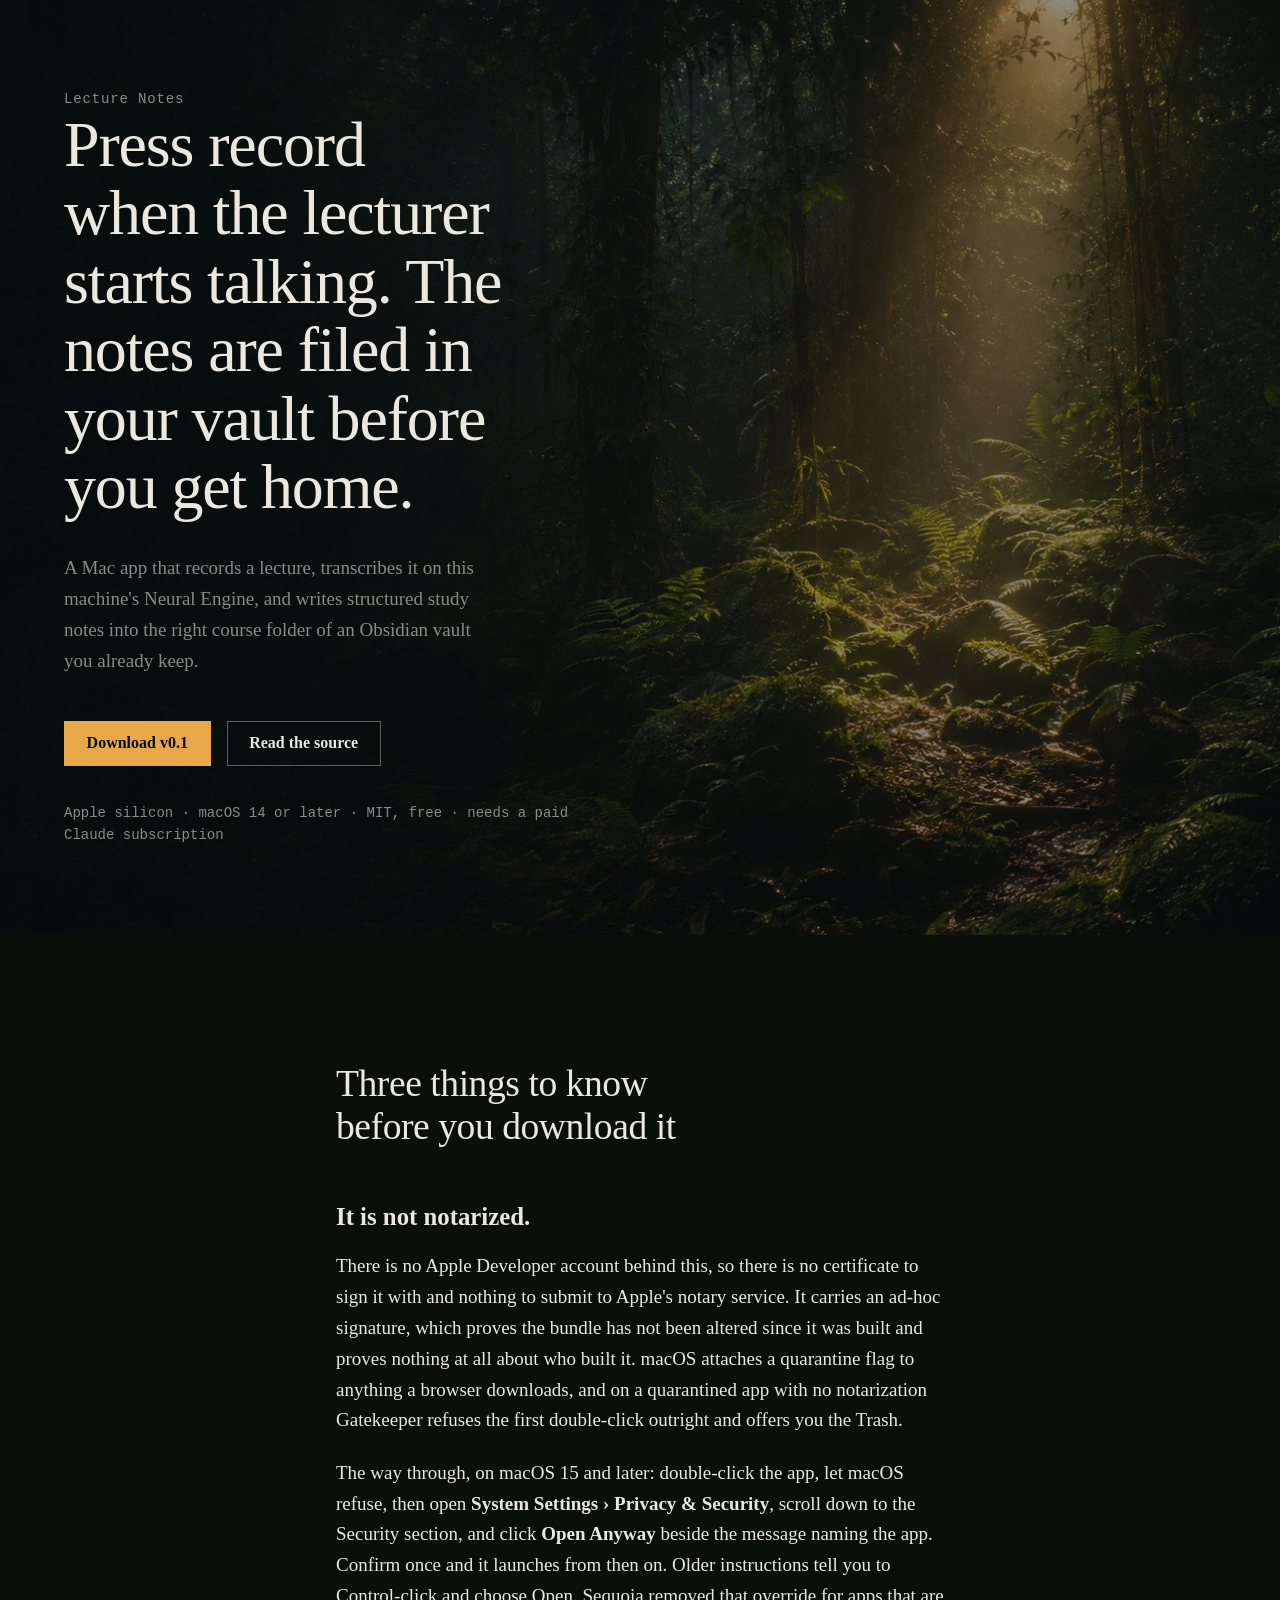
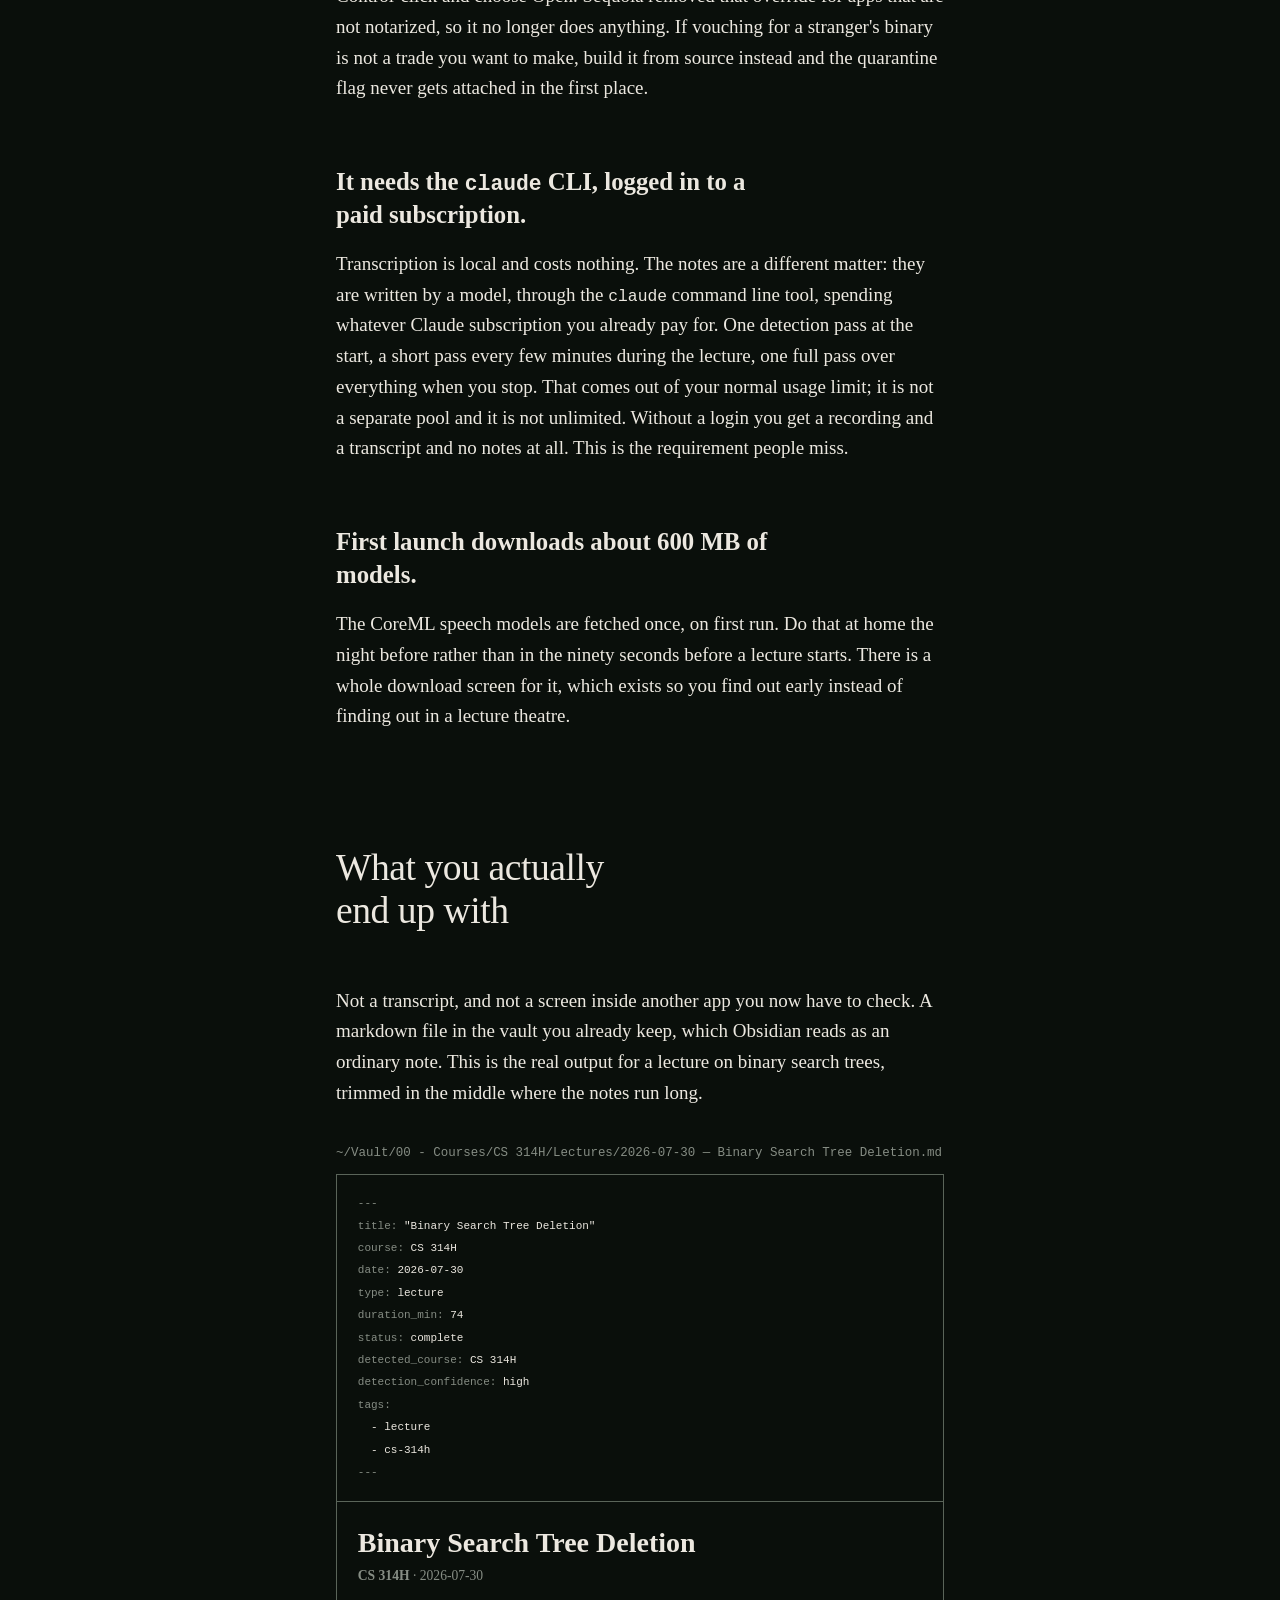
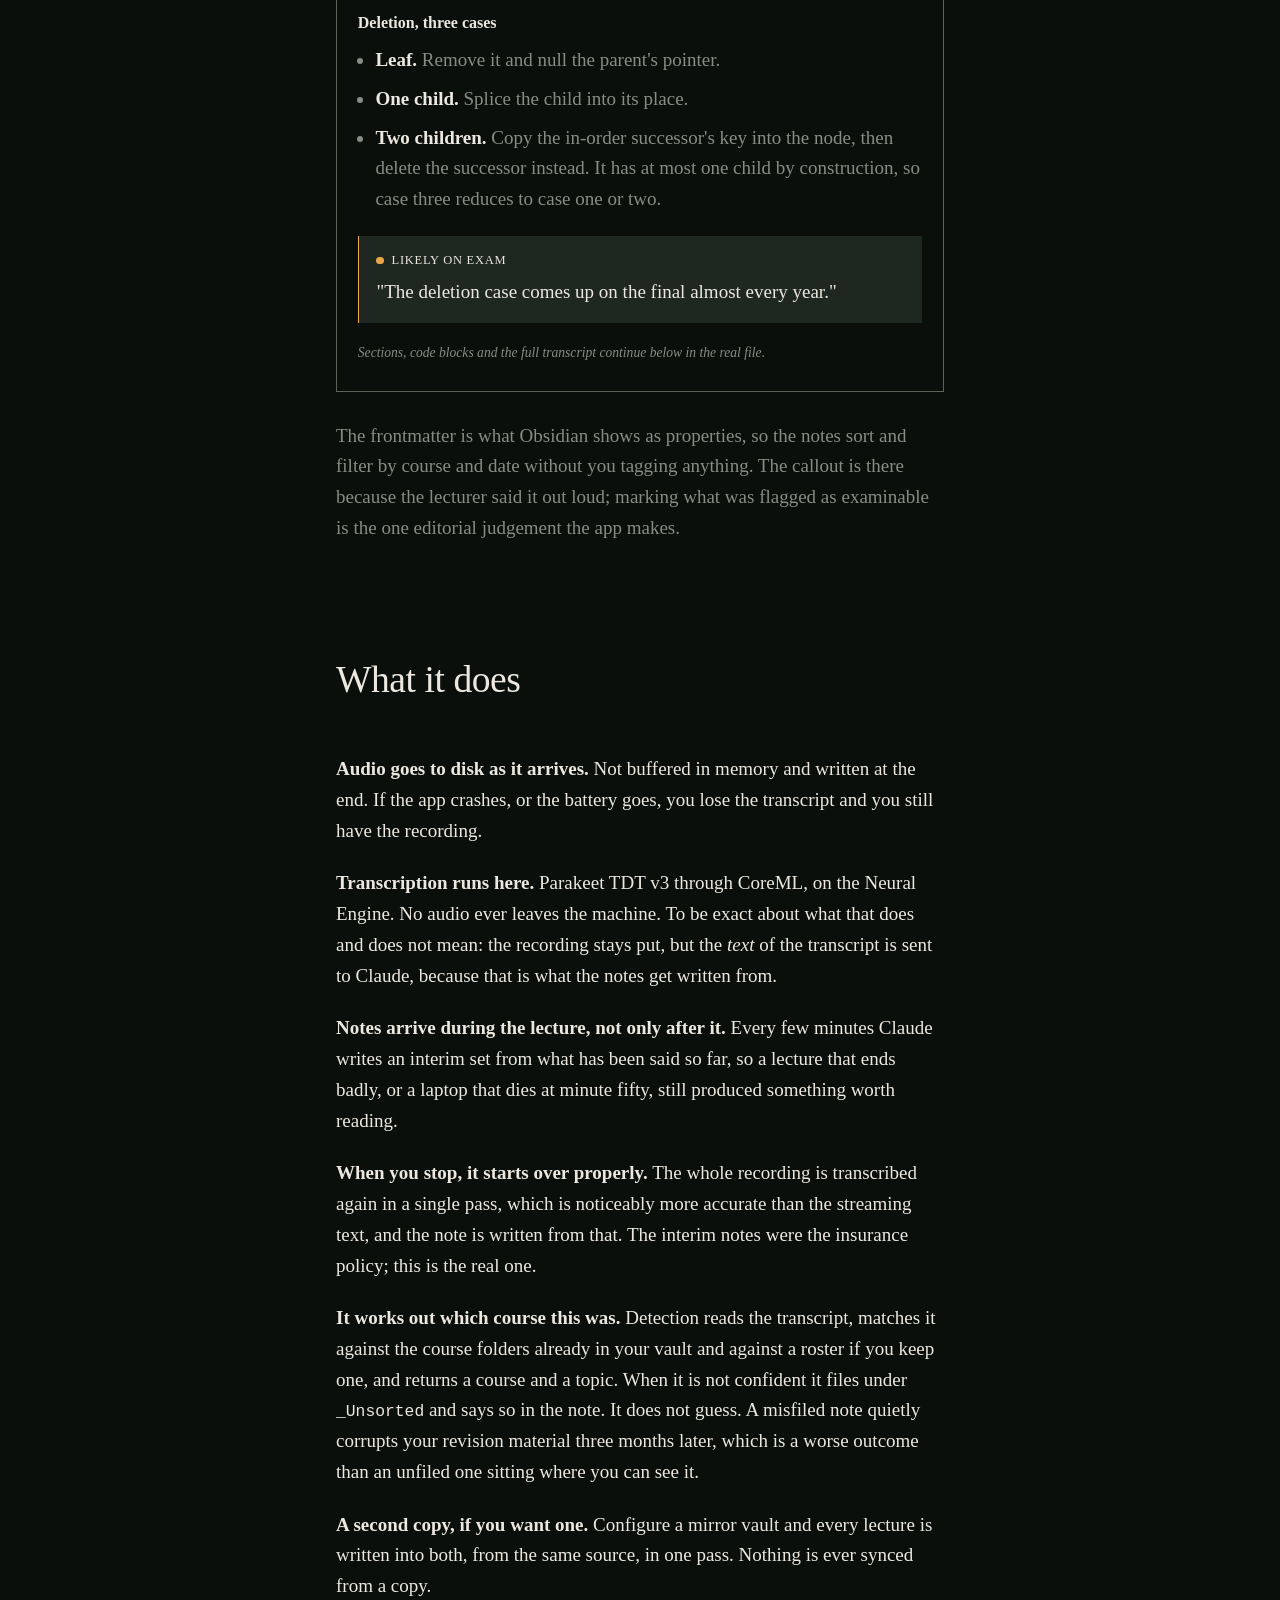
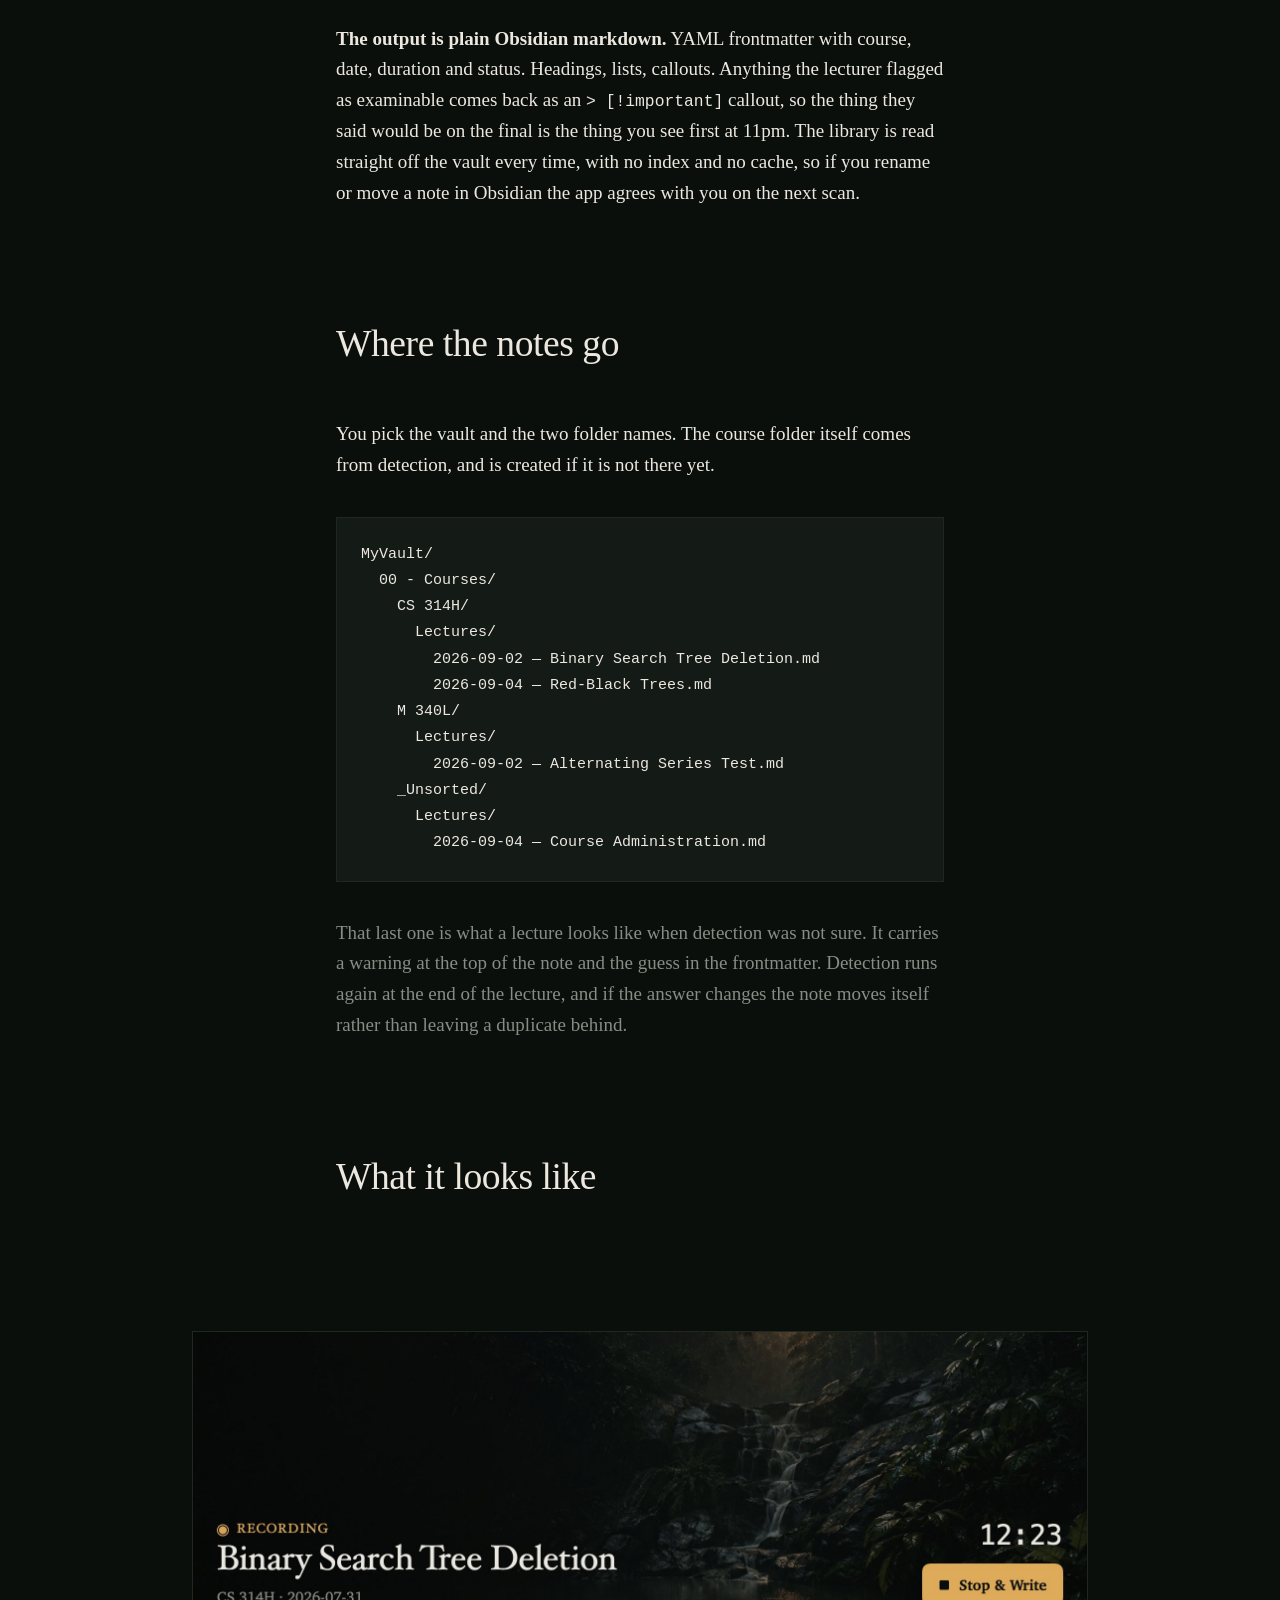
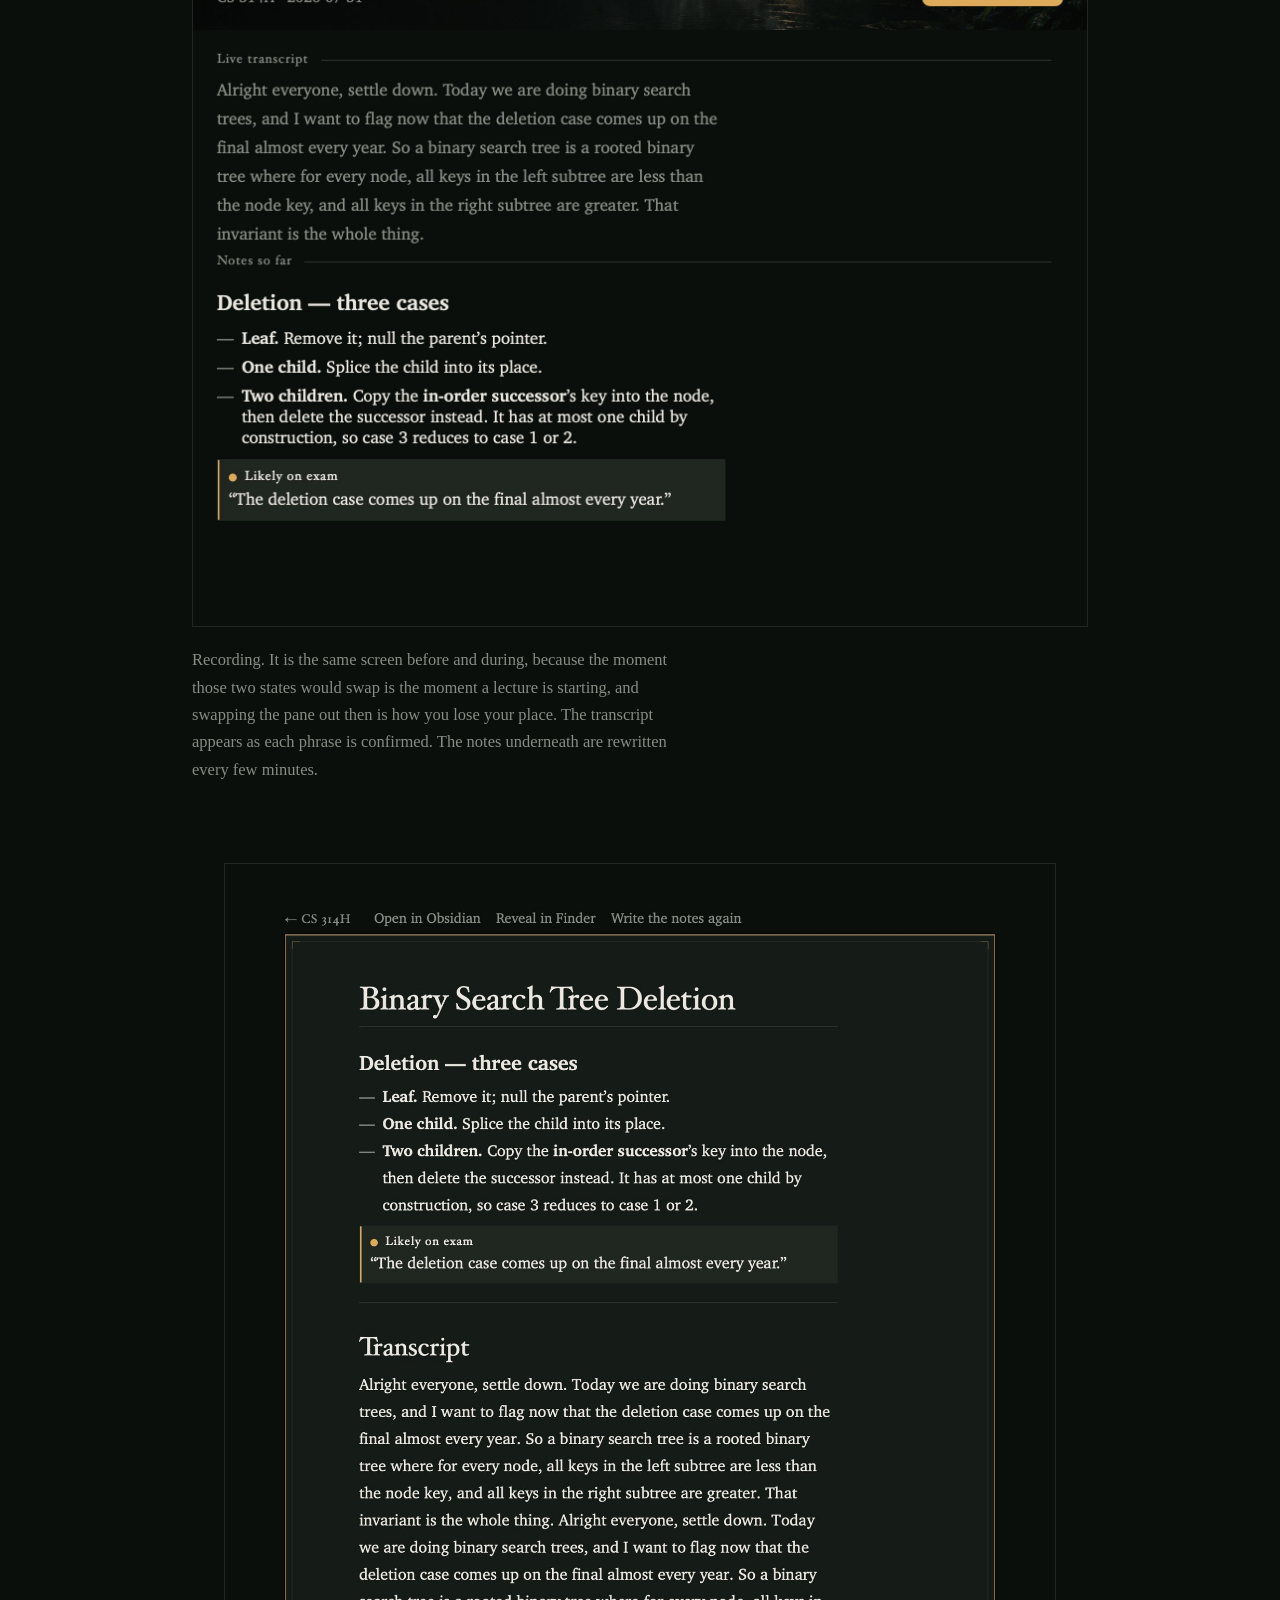
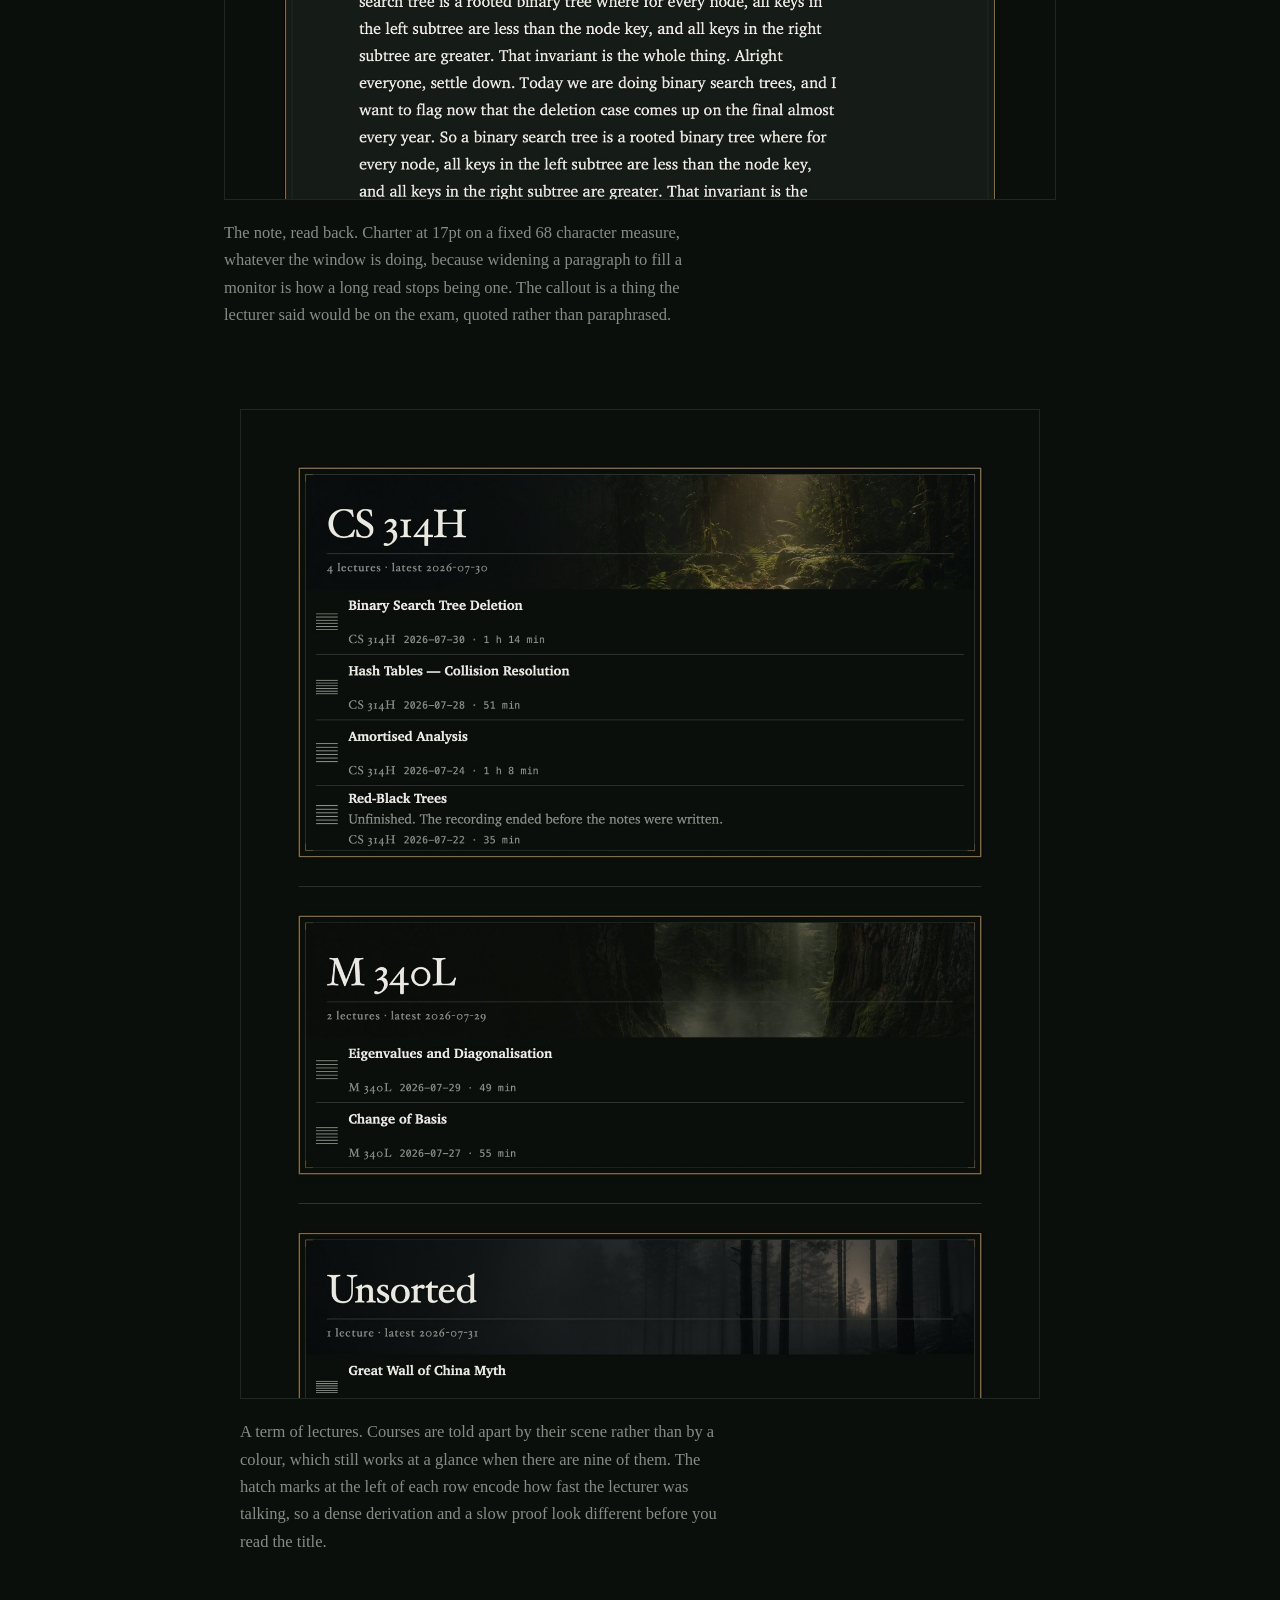
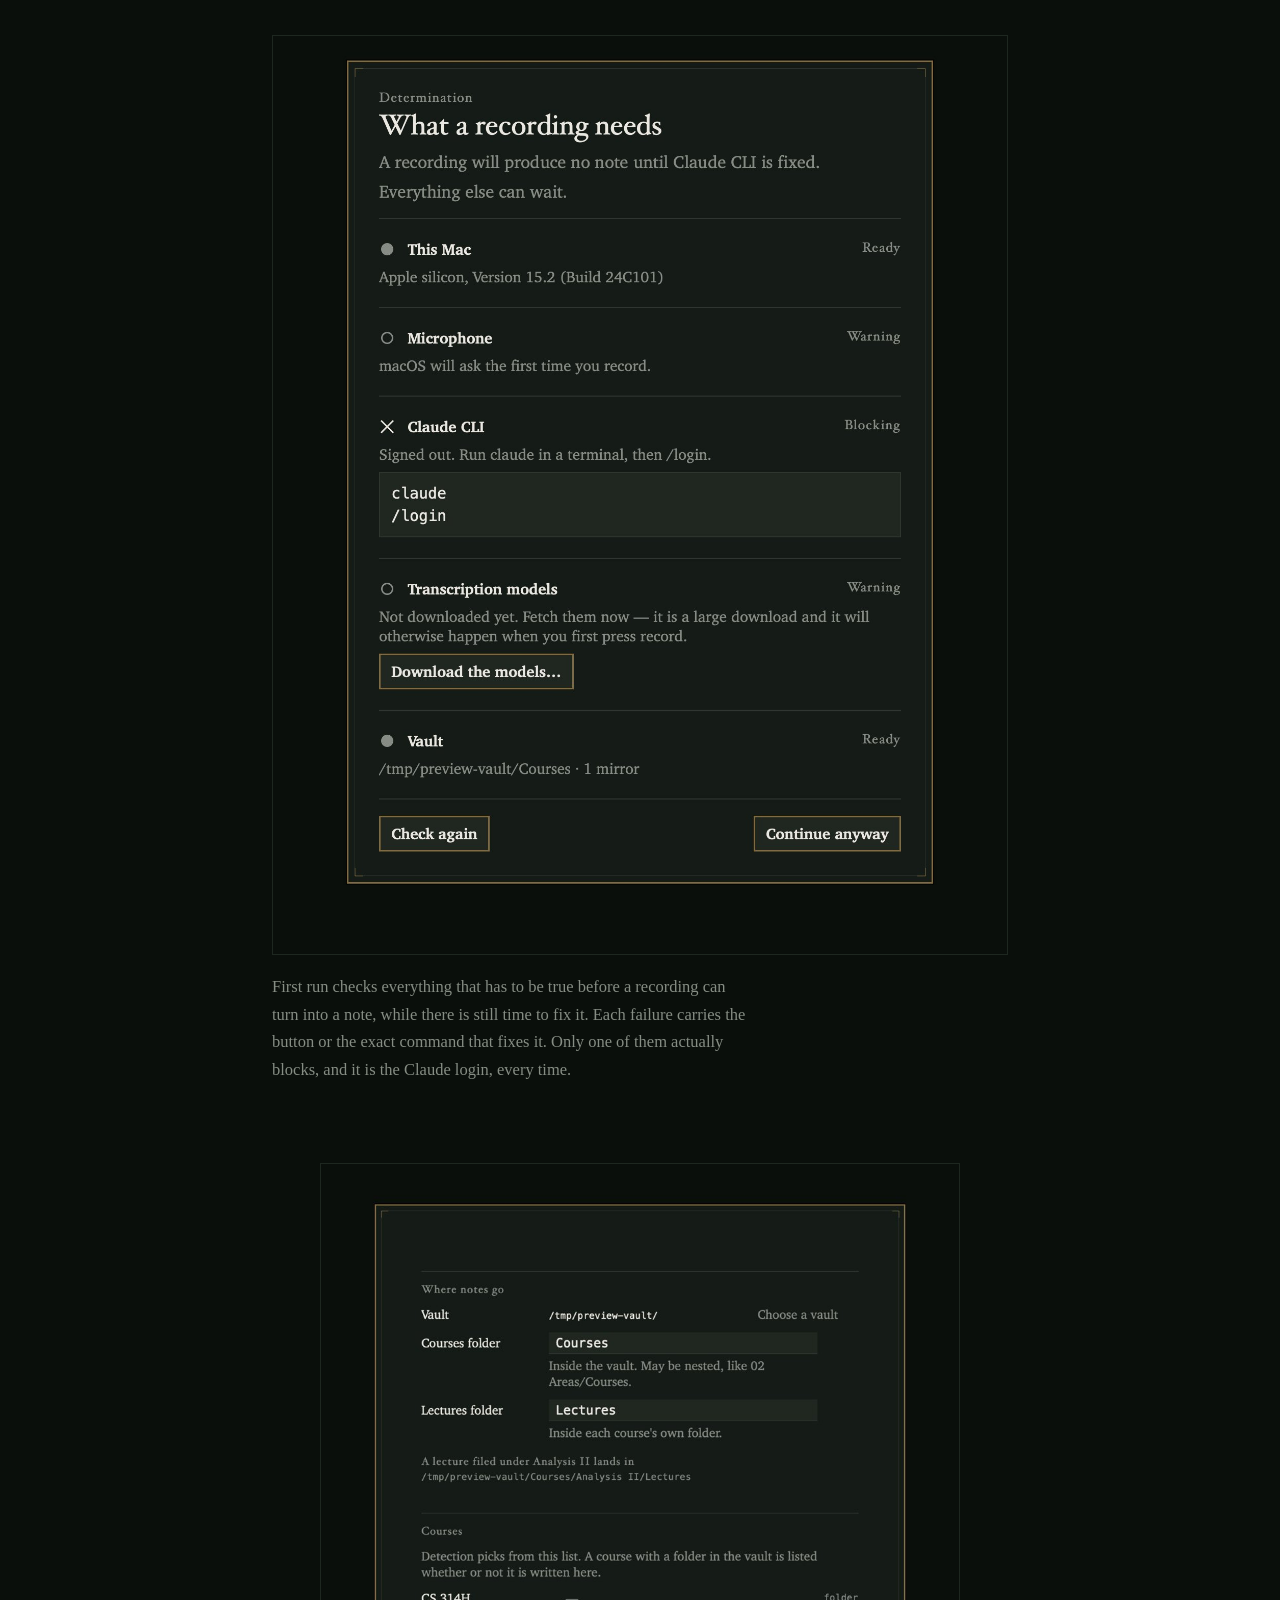
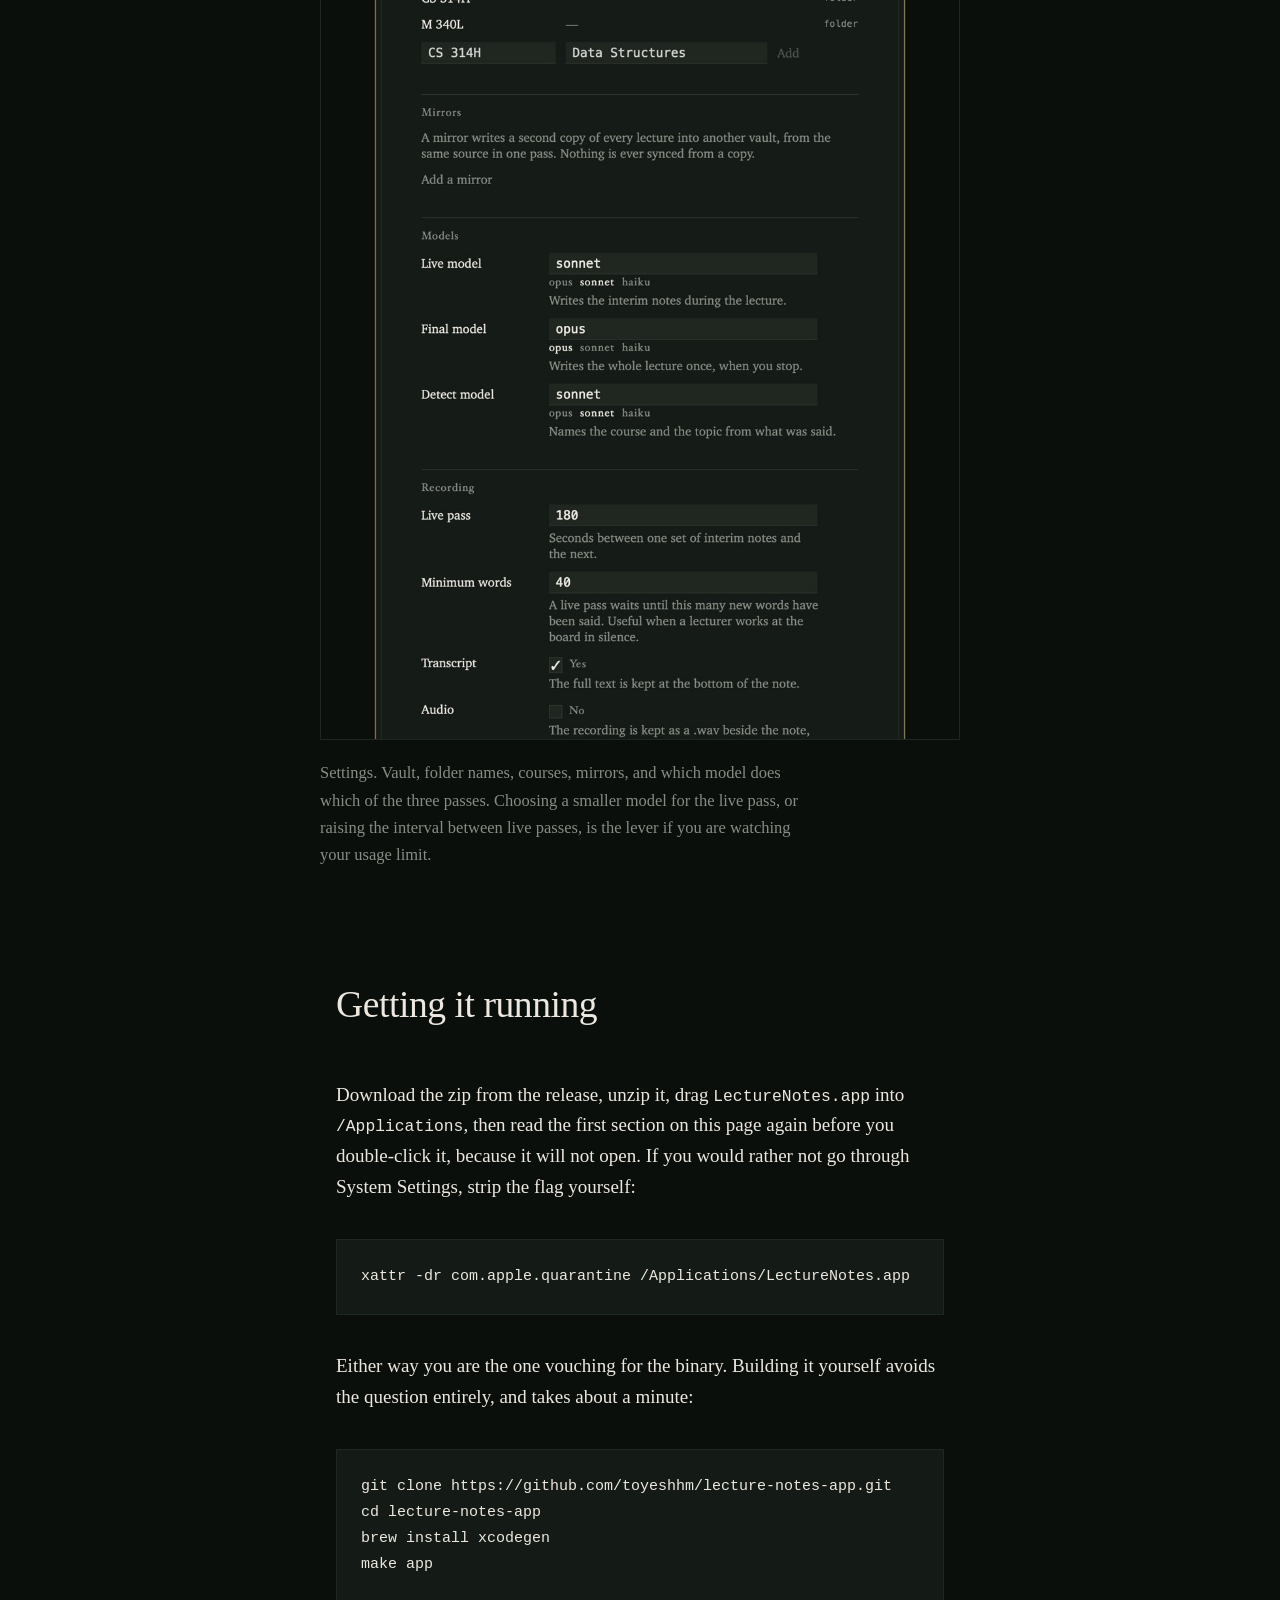
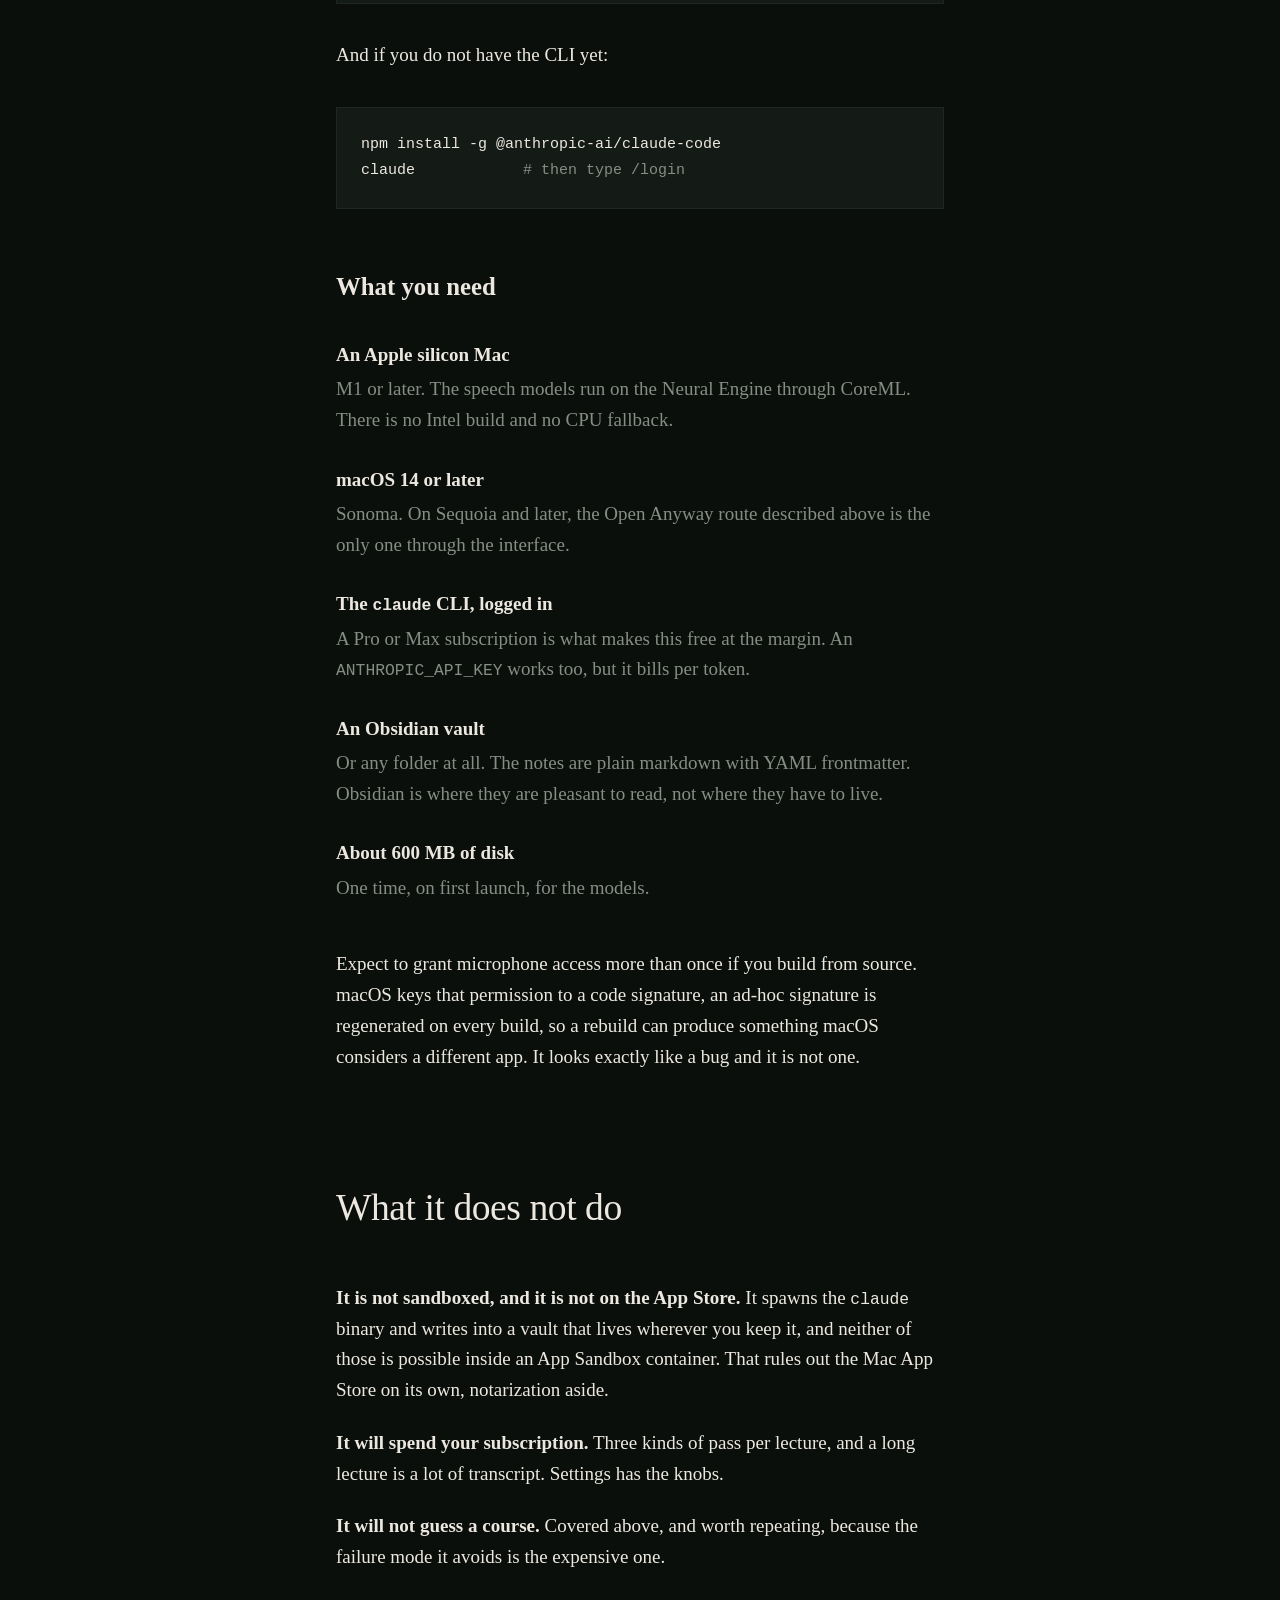
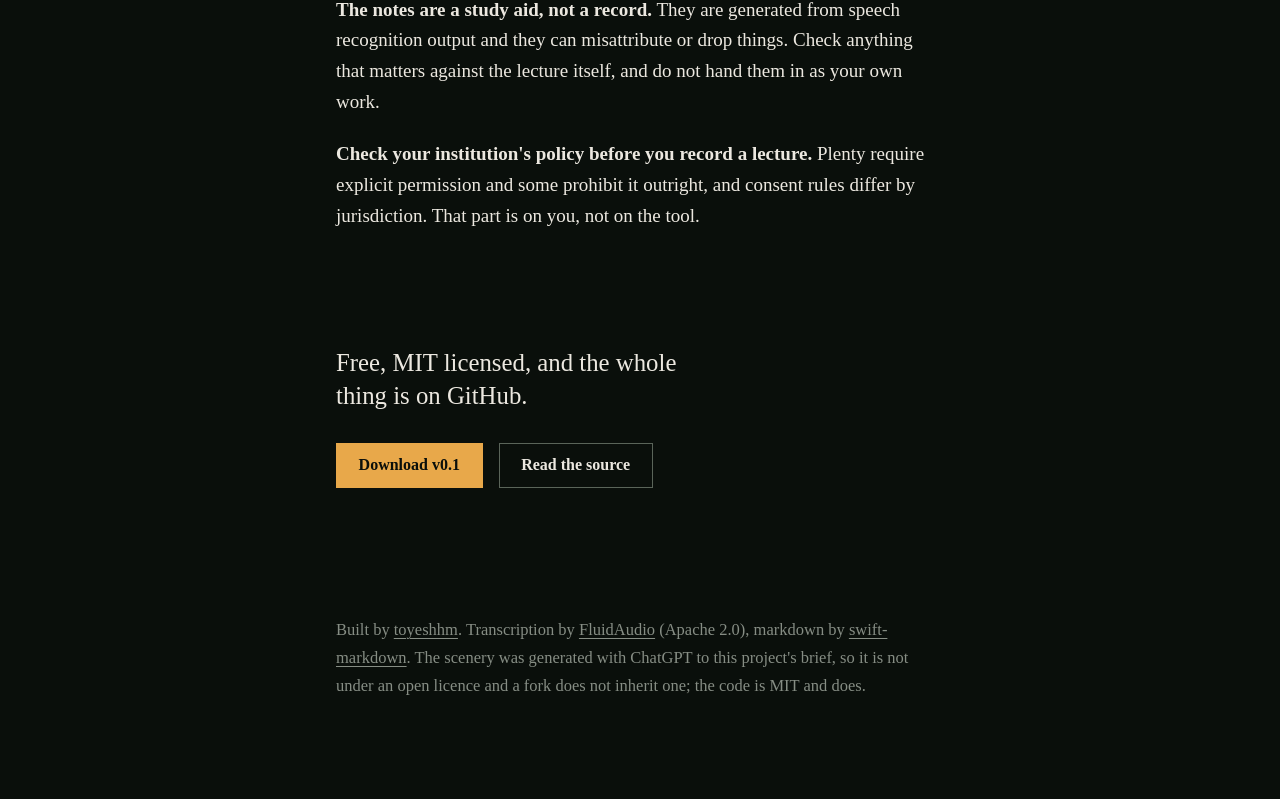
==== site/index.html @ 3da81475 "Add the landing page, and put the file it produces on it Built as three independent directions and j" ====
<!DOCTYPE html>
<html lang="en">
<head>
<meta charset="utf-8">
<meta name="viewport" content="width=device-width, initial-scale=1">
<title>Lecture Notes: records a lecture, transcribes it on your Mac, files the notes in Obsidian</title>
<meta name="description" content="A free, open source macOS app. It records a lecture, transcribes it locally on the Neural Engine, and files structured study notes into your Obsidian vault under the right course.">
<meta name="color-scheme" content="dark">
<meta name="theme-color" content="#0A0F0B">
<link rel="stylesheet" href="style.css">
</head>
<body>

<a class="skip" href="#main">Skip to the description</a>

<header class="hero">
  <img class="hero__scene"
       src="assets/scene-clearing.jpg"
       width="1672" height="941"
       alt="A rainforest interior at dusk. One shaft of warm light falls through the canopy onto ferns and wet rock; the left of the frame stays in near darkness. The app uses scenes like this one to tell courses apart.">
  <div class="hero__scrim" aria-hidden="true"></div>

  <div class="hero__body">
    <p class="hero__name">Lecture&nbsp;Notes</p>
    <h1 class="hero__line">Press record when the lecturer starts talking. The notes are filed in your vault before you get home.</h1>
    <p class="hero__sub">A Mac app that records a lecture, transcribes it on this machine's Neural Engine, and writes structured study notes into the right course folder of an Obsidian vault you already keep.</p>
    <p class="hero__actions">
      <a class="btn btn--go" href="https://github.com/toyeshhm/lecture-notes-app/releases/tag/v0.1">Download v0.1</a>
      <a class="btn btn--quiet" href="https://github.com/toyeshhm/lecture-notes-app">Read the source</a>
    </p>
    <p class="hero__meta">Apple silicon <span aria-hidden="true">·</span> macOS 14 or later <span aria-hidden="true">·</span> MIT, free <span aria-hidden="true">·</span> needs a paid Claude subscription</p>
  </div>
</header>

<main id="main" class="page">

  <section class="reveal" aria-labelledby="first">
    <h2 id="first">Three things to know before you download it</h2>

    <h3>It is not notarized.</h3>
    <p>There is no Apple Developer account behind this, so there is no certificate to sign it with and nothing to submit to Apple's notary service. It carries an ad-hoc signature, which proves the bundle has not been altered since it was built and proves nothing at all about who built it. macOS attaches a quarantine flag to anything a browser downloads, and on a quarantined app with no notarization Gatekeeper refuses the first double-click outright and offers you the Trash.</p>
    <p>The way through, on macOS 15 and later: double-click the app, let macOS refuse, then open <b>System Settings &rsaquo; Privacy &amp; Security</b>, scroll down to the Security section, and click <b>Open Anyway</b> beside the message naming the app. Confirm once and it launches from then on. Older instructions tell you to Control-click and choose Open. Sequoia removed that override for apps that are not notarized, so it no longer does anything. If vouching for a stranger's binary is not a trade you want to make, build it from source instead and the quarantine flag never gets attached in the first place.</p>

    <h3>It needs the <code>claude</code> CLI, logged in to a paid subscription.</h3>
    <p>Transcription is local and costs nothing. The notes are a different matter: they are written by a model, through the <code>claude</code> command line tool, spending whatever Claude subscription you already pay for. One detection pass at the start, a short pass every few minutes during the lecture, one full pass over everything when you stop. That comes out of your normal usage limit; it is not a separate pool and it is not unlimited. Without a login you get a recording and a transcript and no notes at all. This is the requirement people miss.</p>

    <h3>First launch downloads about 600 MB of models.</h3>
    <p>The CoreML speech models are fetched once, on first run. Do that at home the night before rather than in the ninety seconds before a lecture starts. There is a whole download screen for it, which exists so you find out early instead of finding out in a lecture theatre.</p>
  </section>


  <section class="reveal" aria-labelledby="file">
    <h2 id="file">What you actually end up with</h2>
    <p>Not a transcript, and not a screen inside another app you now have to check. A markdown file in the vault you already keep, which Obsidian reads as an ordinary note. This is the real output for a lecture on binary search trees, trimmed in the middle where the notes run long.</p>

    <figure class="file">
      <figcaption class="file__path">~/Vault/00 - Courses/CS 314H/Lectures/2026-07-30 — Binary Search Tree Deletion.md</figcaption>
      <div class="file__sheet">
<pre class="file__src"><code><span class="c">---</span>
<span class="k">title:</span> "Binary Search Tree Deletion"
<span class="k">course:</span> CS 314H
<span class="k">date:</span> 2026-07-30
<span class="k">type:</span> lecture
<span class="k">duration_min:</span> 74
<span class="k">status:</span> complete
<span class="k">detected_course:</span> CS 314H
<span class="k">detection_confidence:</span> high
<span class="k">tags:</span>
  - lecture
  - cs-314h
<span class="c">---</span></code></pre>

        <div class="file__body">
          <h3 class="file__h1">Binary Search Tree Deletion</h3>
          <p class="file__meta"><b>CS 314H</b> · 2026-07-30</p>

          <h4>Deletion, three cases</h4>
          <ul>
            <li><b>Leaf.</b> Remove it and null the parent's pointer.</li>
            <li><b>One child.</b> Splice the child into its place.</li>
            <li><b>Two children.</b> Copy the in-order successor's key into the node, then delete the successor instead. It has at most one child by construction, so case three reduces to case one or two.</li>
          </ul>

          <div class="file__callout">
            <p class="file__callout-h"><span class="file__dot" aria-hidden="true"></span>Likely on exam</p>
            <p>"The deletion case comes up on the final almost every year."</p>
          </div>

          <p class="file__cut">Sections, code blocks and the full transcript continue below in the real file.</p>
        </div>
      </div>
    </figure>

    <p class="note">The frontmatter is what Obsidian shows as properties, so the notes sort and filter by course and date without you tagging anything. The callout is there because the lecturer said it out loud; marking what was flagged as examinable is the one editorial judgement the app makes.</p>
  </section>

  <section class="reveal" aria-labelledby="does">
    <h2 id="does">What it does</h2>

    <p><b>Audio goes to disk as it arrives.</b> Not buffered in memory and written at the end. If the app crashes, or the battery goes, you lose the transcript and you still have the recording.</p>

    <p><b>Transcription runs here.</b> Parakeet TDT v3 through CoreML, on the Neural Engine. No audio ever leaves the machine. To be exact about what that does and does not mean: the recording stays put, but the <i>text</i> of the transcript is sent to Claude, because that is what the notes get written from.</p>

    <p><b>Notes arrive during the lecture, not only after it.</b> Every few minutes Claude writes an interim set from what has been said so far, so a lecture that ends badly, or a laptop that dies at minute fifty, still produced something worth reading.</p>

    <p><b>When you stop, it starts over properly.</b> The whole recording is transcribed again in a single pass, which is noticeably more accurate than the streaming text, and the note is written from that. The interim notes were the insurance policy; this is the real one.</p>

    <p><b>It works out which course this was.</b> Detection reads the transcript, matches it against the course folders already in your vault and against a roster if you keep one, and returns a course and a topic. When it is not confident it files under <code>_Unsorted</code> and says so in the note. It does not guess. A misfiled note quietly corrupts your revision material three months later, which is a worse outcome than an unfiled one sitting where you can see it.</p>

    <p><b>A second copy, if you want one.</b> Configure a mirror vault and every lecture is written into both, from the same source, in one pass. Nothing is ever synced from a copy.</p>

    <p><b>The output is plain Obsidian markdown.</b> YAML frontmatter with course, date, duration and status. Headings, lists, callouts. Anything the lecturer flagged as examinable comes back as an <code>&gt; [!important]</code> callout, so the thing they said would be on the final is the thing you see first at 11pm. The library is read straight off the vault every time, with no index and no cache, so if you rename or move a note in Obsidian the app agrees with you on the next scan.</p>
  </section>

  <section class="reveal" aria-labelledby="where">
    <h2 id="where">Where the notes go</h2>
    <p>You pick the vault and the two folder names. The course folder itself comes from detection, and is created if it is not there yet.</p>
    <div class="code" role="group" aria-label="Example vault layout" tabindex="0">
<pre><code>MyVault/
  00 - Courses/
    CS 314H/
      Lectures/
        2026-09-02 — Binary Search Tree Deletion.md
        2026-09-04 — Red-Black Trees.md
    M 340L/
      Lectures/
        2026-09-02 — Alternating Series Test.md
    _Unsorted/
      Lectures/
        2026-09-04 — Course Administration.md</code></pre>
    </div>
    <p class="note">That last one is what a lecture looks like when detection was not sure. It carries a warning at the top of the note and the guess in the frontmatter. Detection runs again at the end of the lecture, and if the answer changes the note moves itself rather than leaving a duplicate behind.</p>
  </section>

  <section class="shots" aria-labelledby="looks">
    <h2 id="looks" class="shots__head">What it looks like</h2>

    <figure class="shot shot--sq reveal">
      <img src="assets/app-record.jpg" width="1800" height="1800" loading="lazy" decoding="async"
           alt="The recording screen. A dark scene photograph across the top with the word RECORDING beside an amber dot, the lecture title Binary Search Tree Deletion, a running clock reading 12:23 and a Stop and Write button. Below it, the live transcript in grey and the interim notes in white, ending in an amber callout marked Likely on exam.">
      <figcaption>Recording. It is the same screen before and during, because the moment those two states would swap is the moment a lecture is starting, and swapping the pane out then is how you lose your place. The transcript appears as each phrase is confirmed. The notes underneath are rewritten every few minutes.</figcaption>
    </figure>

    <figure class="shot shot--reader reveal">
      <img src="assets/app-reader.jpg" width="1598" height="1800" loading="lazy" decoding="async"
           alt="A finished note open in the reader: the title Binary Search Tree Deletion, a section on the three deletion cases as a bulleted list, an amber-marked callout quoting the lecturer saying the deletion case comes up on the final almost every year, and the full transcript below.">
      <figcaption>The note, read back. Charter at 17pt on a fixed 68 character measure, whatever the window is doing, because widening a paragraph to fill a monitor is how a long read stops being one. The callout is a thing the lecturer said would be on the exam, quoted rather than paraphrased.</figcaption>
    </figure>

    <figure class="shot shot--lib reveal">
      <img src="assets/app-library.jpg" width="1453" height="1800" loading="lazy" decoding="async"
           alt="The library. Three bordered panels stacked down the page, headed CS 314H, M 340L and Unsorted, each with its own dark forest photograph and a list of dated lectures beneath. One row reads Red-Black Trees, unfinished, the recording ended before the notes were written.">
      <figcaption>A term of lectures. Courses are told apart by their scene rather than by a colour, which still works at a glance when there are nine of them. The hatch marks at the left of each row encode how fast the lecturer was talking, so a dense derivation and a slow proof look different before you read the title.</figcaption>
    </figure>

    <figure class="shot shot--first reveal">
      <img src="assets/app-firstrun.jpg" width="1440" height="1800" loading="lazy" decoding="async"
           alt="The first run check, headed What a recording needs. Five rows: This Mac ready, Microphone warning, Claude CLI blocking with the commands claude and slash login shown in a box, Transcription models warning with a Download the models button, and Vault ready.">
      <figcaption>First run checks everything that has to be true before a recording can turn into a note, while there is still time to fix it. Each failure carries the button or the exact command that fixes it. Only one of them actually blocks, and it is the Claude login, every time.</figcaption>
    </figure>

    <figure class="shot shot--set reveal">
      <img src="assets/app-settings.jpg" width="977" height="1800" loading="lazy" decoding="async"
           alt="Settings, a tall single column: vault path and courses and lectures folder names with a worked example of the resulting path, a course list, mirrors, three model pickers for the live, final and detection passes, and recording options for the live pass interval and minimum words.">
      <figcaption>Settings. Vault, folder names, courses, mirrors, and which model does which of the three passes. Choosing a smaller model for the live pass, or raising the interval between live passes, is the lever if you are watching your usage limit.</figcaption>
    </figure>
  </section>

  <section class="reveal" aria-labelledby="run">
    <h2 id="run">Getting it running</h2>

    <p>Download the zip from the release, unzip it, drag <code>LectureNotes.app</code> into <code>/Applications</code>, then read the first section on this page again before you double-click it, because it will not open. If you would rather not go through System Settings, strip the flag yourself:</p>

    <div class="code" role="group" aria-label="Command to remove the quarantine flag" tabindex="0">
<pre><code>xattr -dr com.apple.quarantine /Applications/LectureNotes.app</code></pre>
    </div>

    <p>Either way you are the one vouching for the binary. Building it yourself avoids the question entirely, and takes about a minute:</p>

    <div class="code" role="group" aria-label="Commands to build from source" tabindex="0">
<pre><code>git clone https://github.com/toyeshhm/lecture-notes-app.git
cd lecture-notes-app
brew install xcodegen
make app</code></pre>
    </div>

    <p>And if you do not have the CLI yet:</p>

    <div class="code" role="group" aria-label="Commands to install and log in to the Claude CLI" tabindex="0">
<pre><code>npm install -g @anthropic-ai/claude-code
claude            <span class="c"># then type /login</span></code></pre>
    </div>

    <h3>What you need</h3>
    <dl class="reqs">
      <dt>An Apple silicon Mac</dt>
      <dd>M1 or later. The speech models run on the Neural Engine through CoreML. There is no Intel build and no CPU fallback.</dd>

      <dt>macOS 14 or later</dt>
      <dd>Sonoma. On Sequoia and later, the Open Anyway route described above is the only one through the interface.</dd>

      <dt>The <code>claude</code> CLI, logged in</dt>
      <dd>A Pro or Max subscription is what makes this free at the margin. An <code>ANTHROPIC_API_KEY</code> works too, but it bills per token.</dd>

      <dt>An Obsidian vault</dt>
      <dd>Or any folder at all. The notes are plain markdown with YAML frontmatter. Obsidian is where they are pleasant to read, not where they have to live.</dd>

      <dt>About 600 MB of disk</dt>
      <dd>One time, on first launch, for the models.</dd>
    </dl>

    <p>Expect to grant microphone access more than once if you build from source. macOS keys that permission to a code signature, an ad-hoc signature is regenerated on every build, so a rebuild can produce something macOS considers a different app. It looks exactly like a bug and it is not one.</p>
  </section>

  <section class="reveal" aria-labelledby="not">
    <h2 id="not">What it does not do</h2>

    <p><b>It is not sandboxed, and it is not on the App Store.</b> It spawns the <code>claude</code> binary and writes into a vault that lives wherever you keep it, and neither of those is possible inside an App Sandbox container. That rules out the Mac App Store on its own, notarization aside.</p>

    <p><b>It will spend your subscription.</b> Three kinds of pass per lecture, and a long lecture is a lot of transcript. Settings has the knobs.</p>

    <p><b>It will not guess a course.</b> Covered above, and worth repeating, because the failure mode it avoids is the expensive one.</p>

    <p><b>The notes are a study aid, not a record.</b> They are generated from speech recognition output and they can misattribute or drop things. Check anything that matters against the lecture itself, and do not hand them in as your own work.</p>

    <p><b>Check your institution's policy before you record a lecture.</b> Plenty require explicit permission and some prohibit it outright, and consent rules differ by jurisdiction. That part is on you, not on the tool.</p>
  </section>

  <section class="close reveal" aria-labelledby="end">
    <h2 id="end" class="visually-hidden">Download</h2>
    <p class="close__line">Free, MIT licensed, and the whole thing is on GitHub.</p>
    <p class="hero__actions">
      <a class="btn btn--go" href="https://github.com/toyeshhm/lecture-notes-app/releases/tag/v0.1">Download v0.1</a>
      <a class="btn btn--quiet" href="https://github.com/toyeshhm/lecture-notes-app">Read the source</a>
    </p>
  </section>

</main>

<footer class="page foot">
  <p>Built by <a href="https://github.com/toyeshhm">toyeshhm</a>. Transcription by <a href="https://github.com/FluidInference/FluidAudio">FluidAudio</a> (Apache 2.0), markdown by <a href="https://github.com/swiftlang/swift-markdown">swift-markdown</a>. The scenery was generated with ChatGPT to this project's brief, so it is not under an open licence and a fork does not inherit one; the code is MIT and does.</p>
</footer>

</body>
</html>
---- site/style.css ----
/* Lecture Notes — plainspoken
   ---------------------------------------------------------------------------
   TYPEFACES. No webfonts are loaded, and the reason is not page weight. This
   app only runs on macOS, so every visitor who could actually install it
   already has the app's own typefaces on disk: Charter (Matthew Carter, 1987)
   is what the note reader sets its body in, and Hoefler Text is the app's
   declared fallback for Bluu Next, its display face. Setting the page in them
   means it is typeset in the product's own type rather than in an
   approximation of it, at zero bytes and zero external requests. Georgia and
   the generic serif carry everyone else, who is reading about an app they
   cannot run. Figures and paths use the app's mono chain.

   COLOUR. Deep Green, from DESIGN.md §1 and §2. Flat fills only; there is no
   gradient of any kind in this file. One accent, amber, and it only ever marks
   the action. Measured against the #0A0F0B board: #ECE8E0 body is 15.8:1,
   #868D84 secondary is 5.7:1, #E8A84A is 9.3:1, board-on-amber is 9.3:1, and
   the quiet button's border is 3.4:1.
   --------------------------------------------------------------------------- */

:root {
  --board:   #0A0F0B;
  --raised:  #141B16;
  --fill:    #1E2720;
  --edge:    #5A6459;   /* 3.4:1 on board: legal as a control boundary */
  --ink:     #ECE8E0;
  --ink-dim: #868D84;
  --amber:   #E8A84A;

  --serif:   "Charter", "Charis SIL", Georgia, "Times New Roman", serif;
  --display: "Hoefler Text", "Charter", Georgia, serif;
  --mono:    ui-monospace, "SF Mono", Menlo, "Cascadia Mono", monospace;

  /* fluid scale, each step at least 1.25 above the last */
  --t-micro: clamp(0.8125rem, 0.79rem + 0.11vw, 0.875rem);
  --t-small: clamp(0.9375rem, 0.9rem + 0.2vw, 1.0313rem);
  --t-body:  clamp(1.0625rem, 1.02rem + 0.22vw, 1.1875rem);
  --t-h3:    clamp(1.35rem, 1.26rem + 0.44vw, 1.55rem);
  --t-h2:    clamp(1.75rem, 1.55rem + 1vw, 2.35rem);
  --t-h1:    clamp(2.1rem, 1.35rem + 3.5vw, 4rem);

  --pad: clamp(1.25rem, 5vw, 4rem);
  --gap: clamp(3.75rem, 9vw, 7.5rem);

  --cols:
    [full-start] minmax(var(--pad), 1fr)
    [wide-start] minmax(0, 15rem)
    [text-start] min(64ch, calc(100% - var(--pad) * 2)) [text-end]
    minmax(0, 15rem) [wide-end]
    minmax(var(--pad), 1fr) [full-end];

  color-scheme: dark;
}

*, *::before, *::after { box-sizing: border-box; }

html {
  background: var(--board);
  -webkit-text-size-adjust: 100%;
}

body {
  margin: 0;
  background: var(--board);
  color: var(--ink);
  font-family: var(--serif);
  font-size: var(--t-body);
  line-height: 1.62;
  text-rendering: optimizeLegibility;
  overflow-wrap: break-word;
}

img { max-width: 100%; height: auto; display: block; }

::selection { background: var(--fill); color: var(--ink); }

:focus-visible {
  outline: 2px solid var(--amber);
  outline-offset: 3px;
  border-radius: 1px;
}

.skip {
  position: absolute;
  left: -9999px;
  top: 0;
  z-index: 10;
  background: var(--raised);
  color: var(--ink);
  padding: 0.75rem 1rem;
  text-decoration: none;
}
.skip:focus { left: 0; }

.visually-hidden {
  position: absolute;
  width: 1px; height: 1px;
  margin: -1px; padding: 0;
  overflow: hidden;
  clip-path: inset(50%);
  white-space: nowrap;
}

/* --- hero ----------------------------------------------------------------- */
/* Narrow: text on flat ground, the scene as a band below it, so type is never
   set over the bright part of a photograph. Wide: the same single <img>
   becomes the backdrop and the text sits in the deliberately dark left third,
   under a flat scrim. One image element either way, one download. */

.hero {
  display: flex;
  flex-direction: column;
  background: var(--board);
}

.hero__scene {
  order: 2;
  width: 100%;
  aspect-ratio: 1672 / 941;
  object-fit: cover;
  object-position: 68% center;
}

.hero__scrim { display: none; }

.hero__body {
  order: 1;
  padding: clamp(3.5rem, 12vw, 6rem) var(--pad) clamp(2.75rem, 7vw, 4rem);
}

.hero__name {
  margin: 0 0 clamp(1.75rem, 5vw, 3rem);
  font-family: var(--mono);
  font-size: var(--t-micro);
  letter-spacing: 0.06em;
  color: var(--ink-dim);
}

.hero__line {
  font-family: var(--display);
  font-weight: 400;
  font-size: var(--t-h1);
  line-height: 1.07;
  letter-spacing: -0.018em;
  margin: 0;
  max-width: 17ch;
  text-wrap: balance;
}

.hero__sub {
  margin: clamp(1.5rem, 4vw, 2rem) 0 0;
  max-width: 46ch;
  color: var(--ink-dim);
}

.hero__actions {
  display: flex;
  flex-wrap: wrap;
  gap: 0.75rem 1rem;
  margin: clamp(2rem, 5vw, 2.75rem) 0 0;
  align-items: center;
}

.hero__meta {
  margin: clamp(1.75rem, 4vw, 2.25rem) 0 0;
  font-family: var(--mono);
  font-size: var(--t-micro);
  color: var(--ink-dim);
}

.btn {
  display: inline-block;
  font-family: var(--serif);
  font-size: 1rem;
  font-weight: 700;
  line-height: 1;
  padding: 0.85em 1.35em;
  text-decoration: none;
  border: 1px solid transparent;
  transition: background-color 140ms cubic-bezier(0.25, 1, 0.5, 1),
              border-color 140ms cubic-bezier(0.25, 1, 0.5, 1);
}

.btn--go { background: var(--amber); color: var(--board); }
.btn--go:hover { background: #F2BC69; }

.btn--quiet { color: var(--ink); border-color: var(--edge); }
.btn--quiet:hover { border-color: var(--ink); background: var(--fill); }

@media (min-width: 62rem) {
  .hero {
    display: block;
    position: relative;
    isolation: isolate;
    min-height: 40rem;
    min-height: min(44rem, 92svh);
  }
  .hero__scene {
    position: absolute;
    inset: 0;
    width: 100%;
    height: 100%;
    aspect-ratio: auto;
    object-position: center;
  }
  .hero__scrim {
    display: block;
    position: absolute;
    inset: 0;
    background: rgba(10, 15, 11, 0.46);   /* flat fill, not a gradient */
  }
  .hero__body {
    position: relative;
    z-index: 1;
    min-height: 40rem;
    min-height: min(44rem, 92svh);
    display: flex;
    flex-direction: column;
    justify-content: flex-end;
    max-width: 42rem;
    padding: 5.5rem var(--pad) clamp(3.5rem, 7vw, 5.5rem);
  }
  .hero__name { margin-bottom: auto; }
  .hero__line { max-width: 15ch; }
}

/* --- page grid ------------------------------------------------------------ */

.page {
  display: grid;
  grid-template-columns: var(--cols);
}

.page > * { grid-column: text; }

main.page { padding-top: clamp(4.5rem, 11vw, 8rem); }

main.page > section + section { margin-top: var(--gap); }

/* --- headings and prose --------------------------------------------------- */

h2 {
  font-family: var(--display);
  font-weight: 400;
  font-size: var(--t-h2);
  line-height: 1.14;
  letter-spacing: -0.012em;
  margin: 0 0 1.4em;
  max-width: 22ch;
  text-wrap: balance;
}

h3 {
  font-family: var(--serif);
  font-weight: 700;
  font-size: var(--t-h3);
  line-height: 1.32;
  margin: 2.5em 0 0.7em;
  max-width: 36ch;
}

h2 + h3 { margin-top: 0; }

p { margin: 0 0 1.15em; }
p:last-child { margin-bottom: 0; }

a {
  color: inherit;
  text-decoration: underline;
  text-decoration-color: var(--ink-dim);
  text-underline-offset: 0.18em;
  text-decoration-thickness: 1px;
  transition: text-decoration-color 140ms cubic-bezier(0.25, 1, 0.5, 1);
}
a:hover { text-decoration-color: var(--ink); }

code {
  font-family: var(--mono);
  font-size: 0.86em;
  word-break: break-word;
}

.note { color: var(--ink-dim); margin-top: 1.5em; }

/* --- code blocks ---------------------------------------------------------- */

.code {
  background: var(--raised);
  border: 1px solid var(--fill);
  margin: 1.9em 0;
  overflow-x: auto;
}

.code pre {
  margin: 0;
  padding: clamp(1rem, 3vw, 1.5rem);
  font-family: var(--mono);
  font-size: clamp(0.8125rem, 0.76rem + 0.28vw, 0.9375rem);
  line-height: 1.75;
  color: var(--ink);
  white-space: pre;
  tab-size: 2;
}

.code code { font-size: inherit; word-break: normal; }
.code .c { color: var(--ink-dim); }

/* --- requirements --------------------------------------------------------- */

.reqs { margin: 1.9em 0 2.4em; }

.reqs dt { font-weight: 700; margin-top: 1.5em; }
.reqs dt:first-child { margin-top: 0; }
.reqs dd { margin: 0.2em 0 0; color: var(--ink-dim); }

/* --- screenshots ---------------------------------------------------------- */
/* Not a card grid. The five caps below are chosen so that images with very
   different aspect ratios land at roughly the same rendered height, which is
   what makes them read as five windows instead of five tiles. */

.shots {
  grid-column: full;
  display: grid;
  grid-template-columns: var(--cols);
}

.shots > * { grid-column: text; }

.shot {
  grid-column: wide;
  margin: clamp(3rem, 7vw, 5rem) auto 0;
  width: 100%;
}

.shot img { width: 100%; border: 1px solid var(--fill); }

.shot--sq     { max-width: 56rem; }
.shot--reader { max-width: 52rem; }
.shot--lib    { max-width: 50rem; }
.shot--first  { max-width: 46rem; }
.shot--set    { max-width: 40rem; }

.shot figcaption {
  margin: 1.15em 0 0;
  max-width: 58ch;
  color: var(--ink-dim);
  font-size: var(--t-small);
  line-height: 1.66;
}

/* --- closing and footer --------------------------------------------------- */

.close__line {
  font-family: var(--display);
  font-size: var(--t-h3);
  line-height: 1.32;
  margin: 0;
  max-width: 28ch;
}

.close .hero__actions { margin-top: 1.9rem; }

.foot { padding-block: clamp(4.5rem, 11vw, 8rem) clamp(3rem, 8vw, 5rem); }

.foot p {
  color: var(--ink-dim);
  font-size: var(--t-small);
  line-height: 1.7;
  margin: 0;
}

/* --- motion --------------------------------------------------------------- */
/* Nothing here is ever the difference between visible and invisible. The hero
   settles once on load; sections lift the last few pixels as they scroll in,
   starting from 0.4 opacity rather than 0, and only where scroll-driven
   animation is genuinely supported. A browser without it, a background tab or
   a headless renderer gets the finished page. Curves are the app's own
   ease-out-quart and ease-out-quint. */

@media (prefers-reduced-motion: no-preference) {
  .hero__name,
  .hero__line,
  .hero__sub,
  .hero__actions,
  .hero__meta {
    animation: settle 620ms cubic-bezier(0.22, 1, 0.36, 1) both;
  }
  .hero__line    { animation-delay: 60ms; }
  .hero__sub     { animation-delay: 120ms; }
  .hero__actions { animation-delay: 170ms; }
  .hero__meta    { animation-delay: 210ms; }

  @supports (animation-timeline: view()) {
    .reveal {
      animation: lift linear both;
      animation-timeline: view();
      animation-range: entry 5% cover 20%;
    }
  }
}

@keyframes settle {
  from { opacity: 0.35; transform: translateY(0.6rem); }
  to   { opacity: 1;    transform: none; }
}

/* 0.8, not 0. Even if a renderer freezes this timeline at its start value, the
   worst case is body text at 10.2:1 instead of 15.8:1, which is still legible.
   Reveals enhance a page that is already there. */
@keyframes lift {
  from { opacity: 0.8; transform: translateY(0.75rem); }
  to   { opacity: 1;   transform: none; }
}

/* ---- The file a lecture becomes -------------------------------------------
   The one thing a student actually receives, shown rather than described. It
   is a figure, not a card: a labelled path over a raised sheet, the same two
   planes the app itself uses (`board` under `sheet`), with the frontmatter set
   in the typed face because that is how it appears in the file.

   Frontmatter keys are copied from a note on disk and checked against
   `NoteRenderer.render`. An earlier draft invented them and got three wrong,
   on a page whose entire argument is that it shows you the truth. */

.file {
  margin: 2.2rem 0 1.6rem;
  grid-column: wide;
}

.file__path {
  font-family: var(--mono);
  font-size: 0.78rem;
  line-height: 1.5;
  color: var(--ink-dim);
  padding-bottom: 0.7rem;
  word-break: break-all;
}

.file__sheet {
  background: var(--sheet);
  border: 1px solid var(--edge);
}

.file__src {
  margin: 0;
  padding: 1.1rem 1.3rem;
  border-bottom: 1px solid var(--edge);
  font-family: var(--mono);
  font-size: 0.8rem;
  line-height: 1.75;
  overflow-x: auto;
  color: var(--ink);
}

.file__src .k { color: var(--ink-dim); }
.file__src .c { color: var(--ink-dim); }

.file__body { padding: 1.5rem 1.3rem 1.7rem; }

.file__h1 {
  font-family: var(--display);
  font-size: clamp(1.35rem, 2.4vw, 1.75rem);
  line-height: 1.2;
  margin: 0;
  color: var(--ink);
}

.file__meta {
  font-size: 0.85rem;
  color: var(--ink-dim);
  margin: 0.35rem 0 1.4rem;
}

.file__body h4 {
  font-size: 1rem;
  margin: 0 0 0.6rem;
  color: var(--ink);
}

.file__body ul { margin: 0 0 1.3rem; padding-left: 1.1rem; }
.file__body li { margin-bottom: 0.5rem; color: var(--ink-dim); }
.file__body li b { color: var(--ink); }

/* The app draws this callout the same way: a hairline on the leading edge, a
   filled disc, and the title. The rule is 1px — a thicker coloured left border
   is a side stripe, which the system bans outright. */
.file__callout {
  background: var(--fill);
  border-left: 1px solid var(--amber);
  padding: 0.9rem 1.1rem;
  margin: 0 0 1.2rem;
}

.file__callout p { margin: 0; color: var(--ink); }
.file__callout p + p { margin-top: 0.45rem; }

.file__callout-h {
  display: flex;
  align-items: center;
  gap: 0.5rem;
  font-size: 0.78rem;
  letter-spacing: 0.06em;
  text-transform: uppercase;
  color: var(--amber);
}

.file__dot {
  width: 0.45rem;
  height: 0.45rem;
  border-radius: 50%;
  background: var(--amber);
  flex: none;
}

.file__cut {
  margin: 0;
  font-size: 0.85rem;
  color: var(--ink-dim);
  font-style: italic;
}

@media (max-width: 34em) {
  .file__src { font-size: 0.72rem; padding: 0.9rem 1rem; }
  .file__body { padding: 1.2rem 1rem 1.4rem; }
}
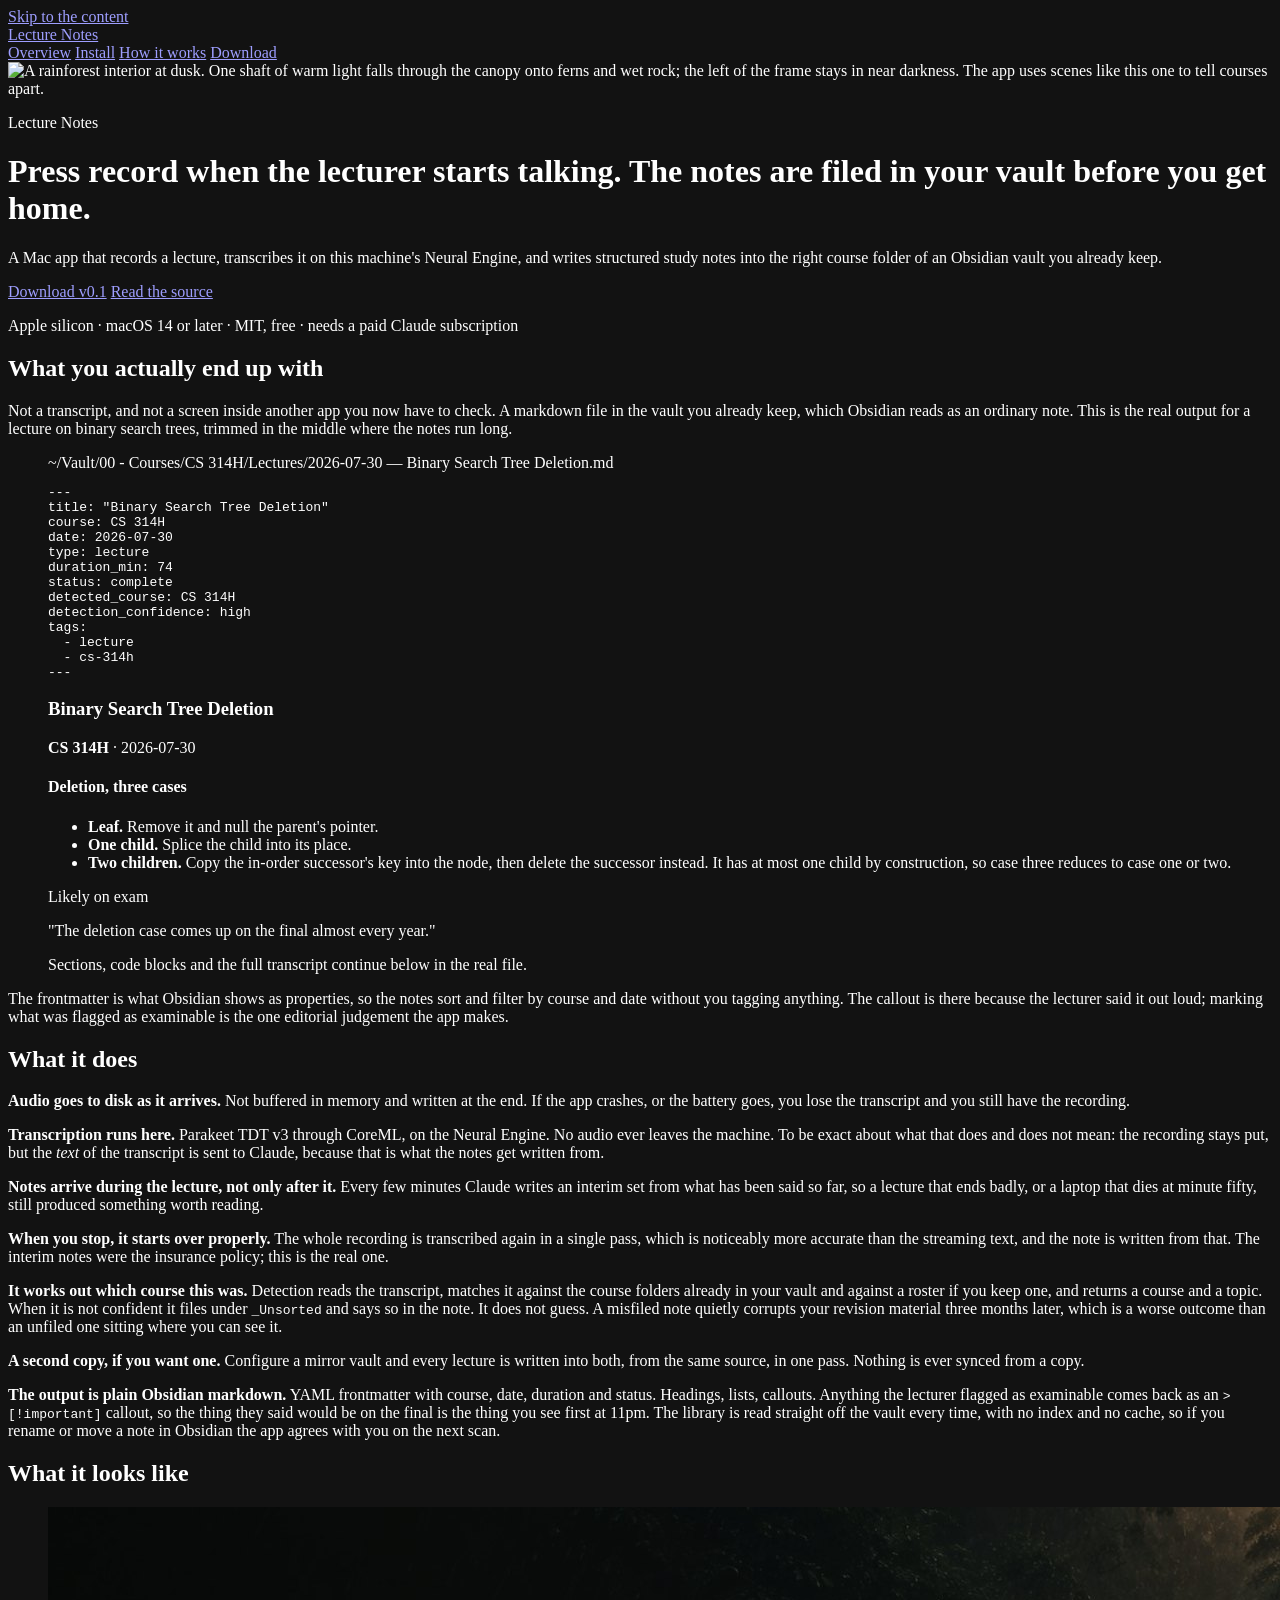
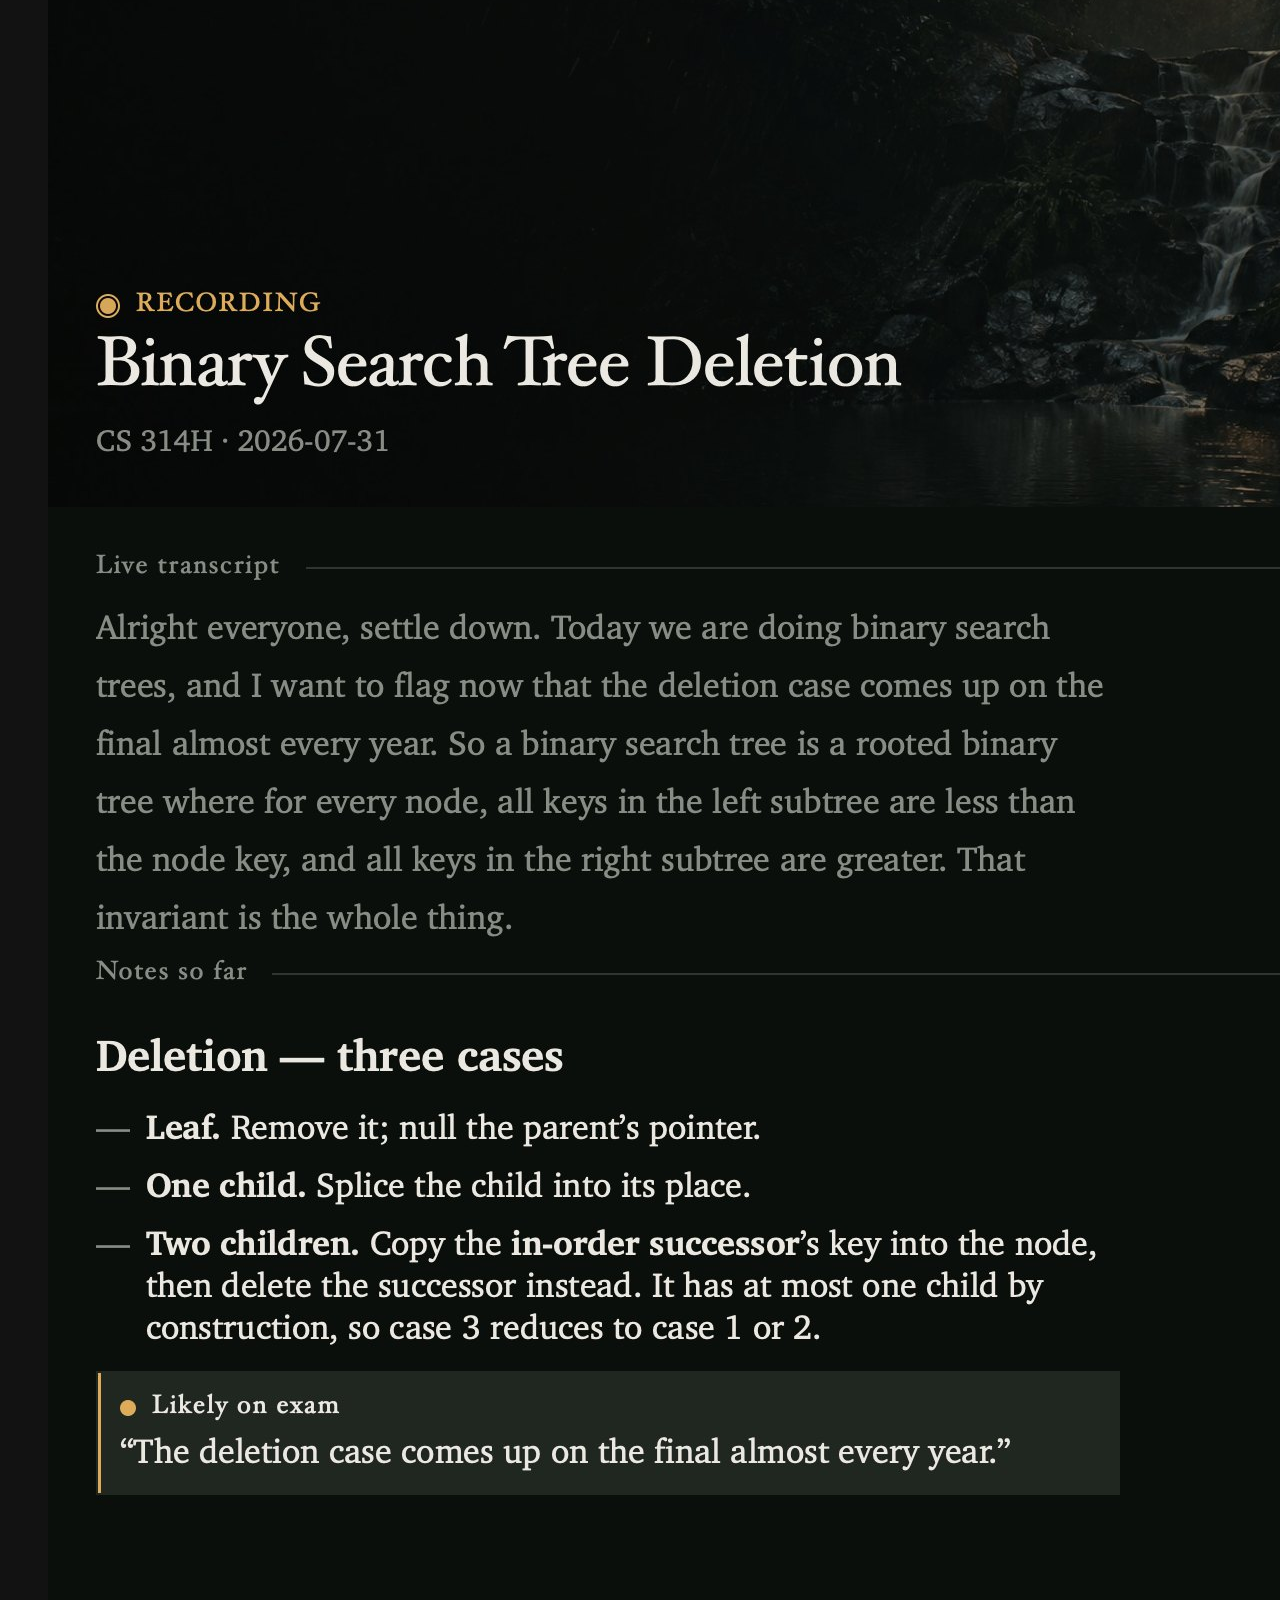
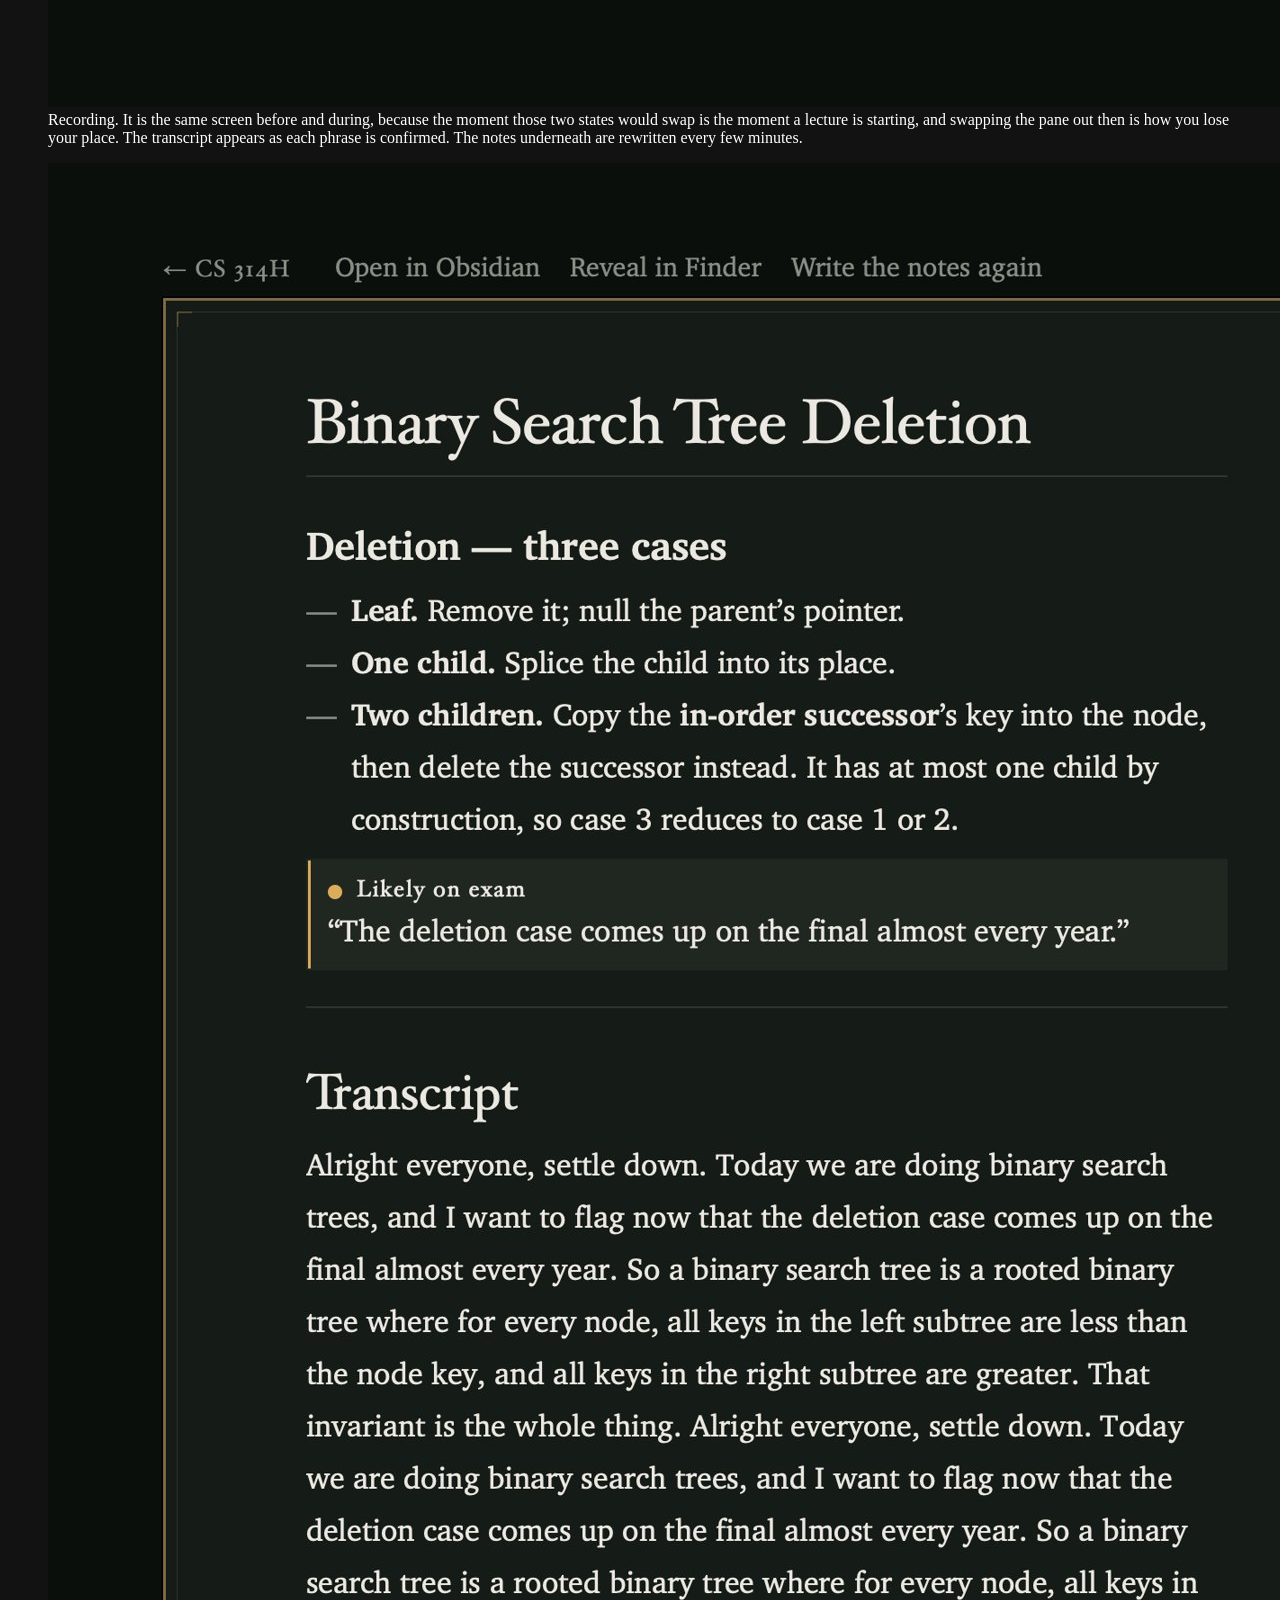
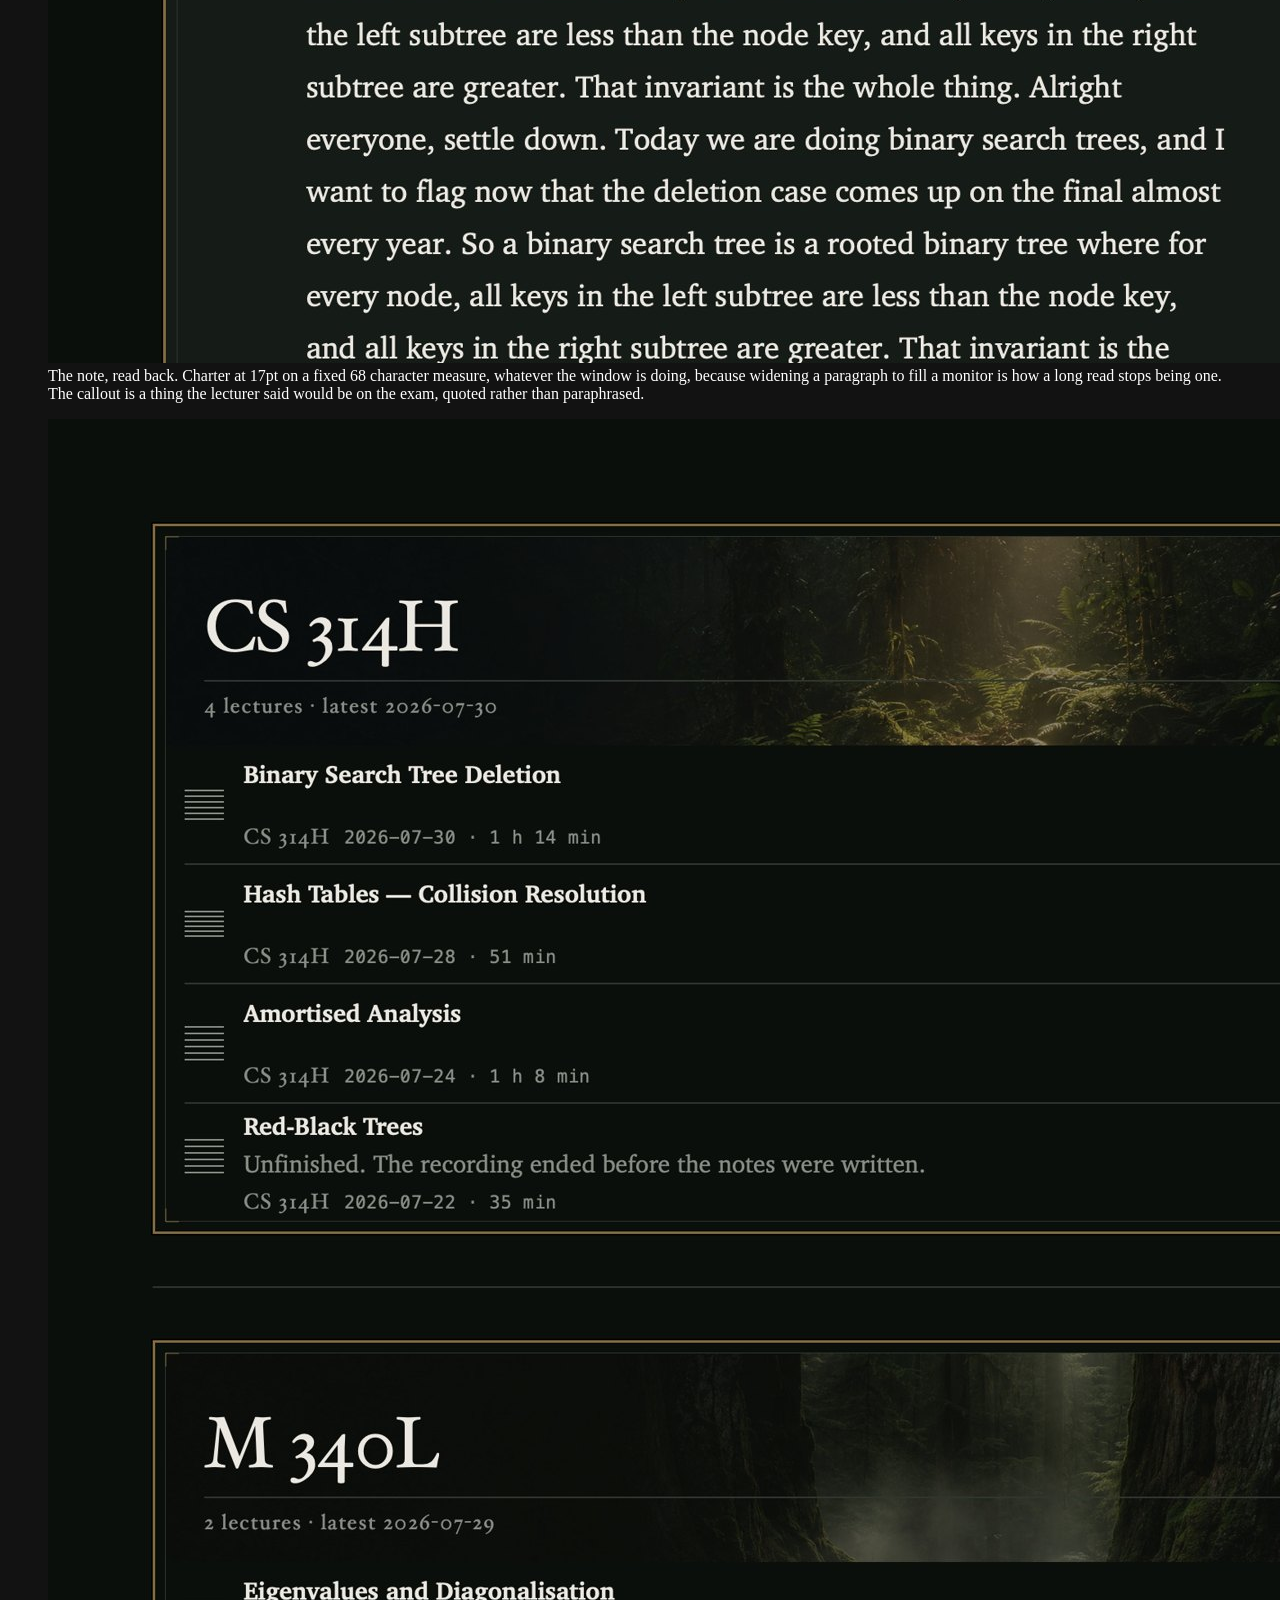
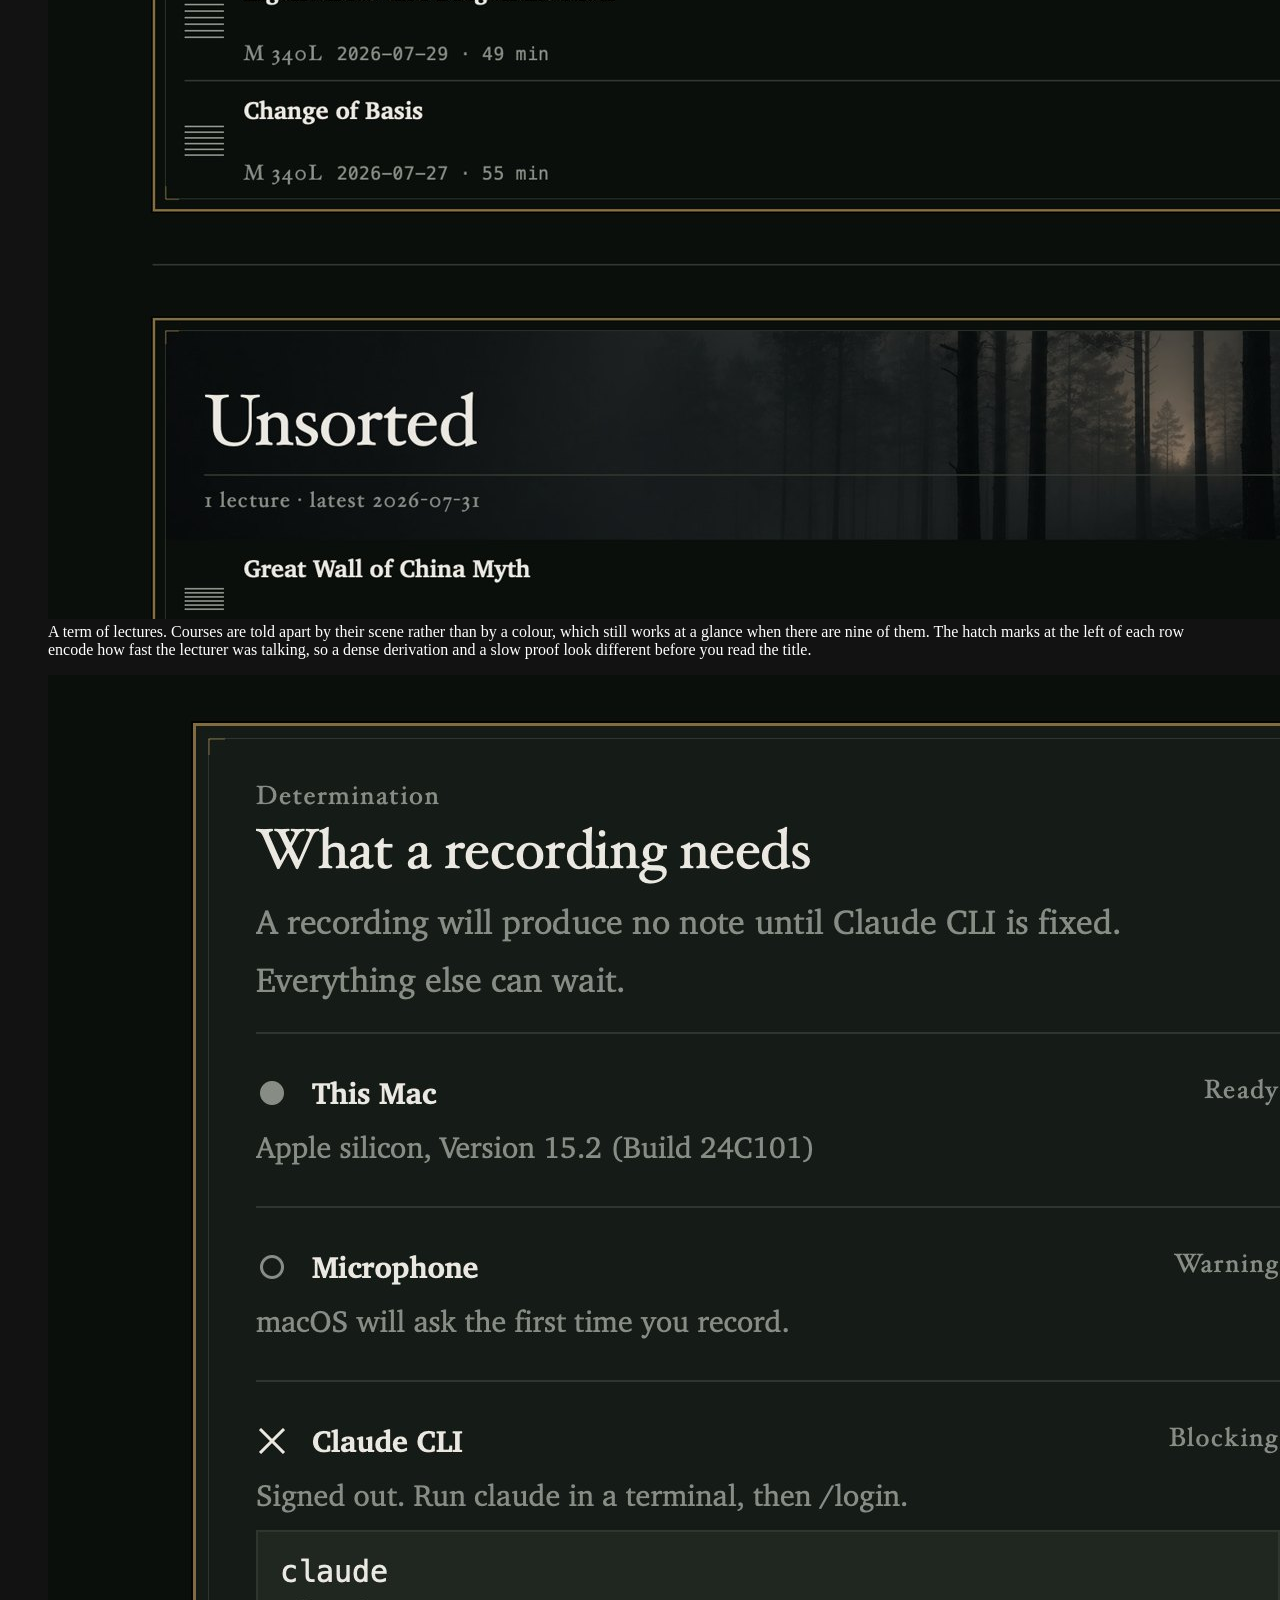
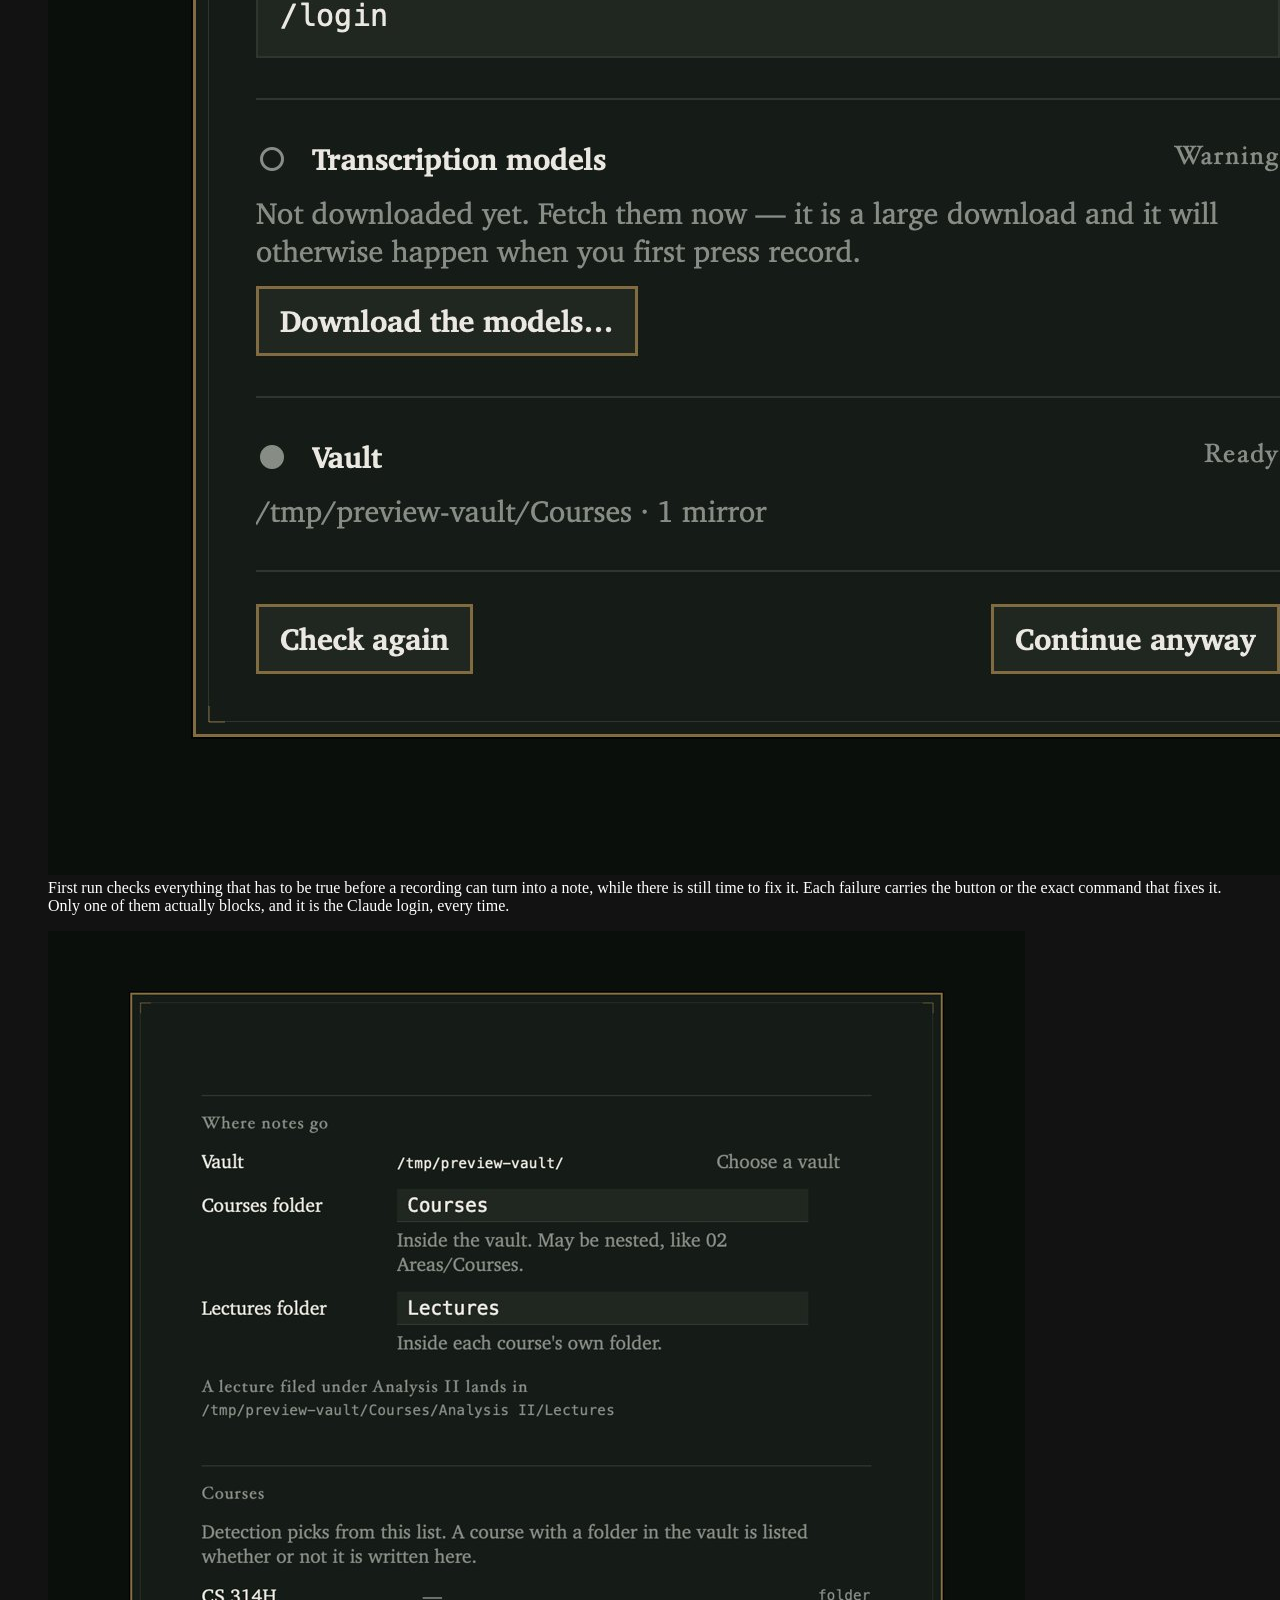
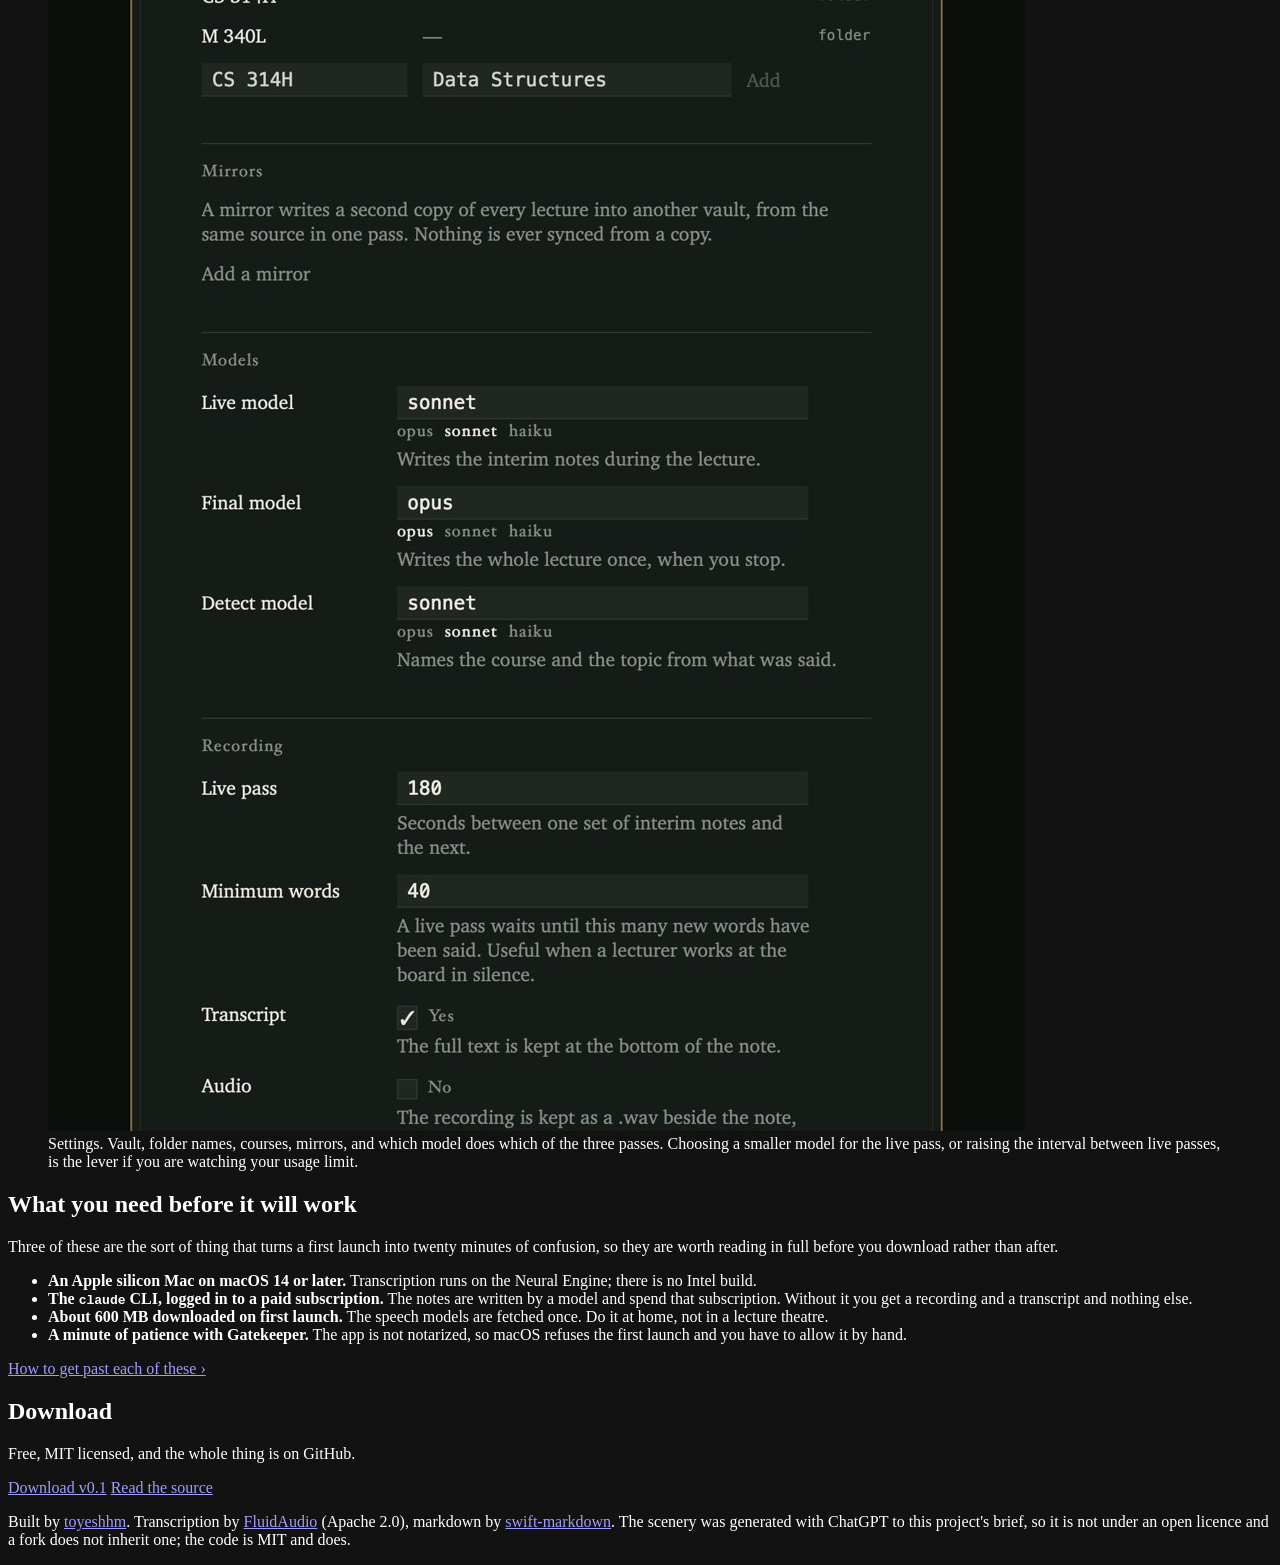
==== commit 68455a8f: "Split the site into three pages with real navigation It was nine sections of equal weight in one col" ====
--- a/site/index.html
+++ b/site/index.html
@@ -3,19 +3,31 @@
 <head>
 <meta charset="utf-8">
 <meta name="viewport" content="width=device-width, initial-scale=1">
-<title>Lecture Notes: records a lecture, transcribes it on your Mac, files the notes in Obsidian</title>
+<title>Lecture Notes: record a lecture, get study notes in Obsidian</title>
 <meta name="description" content="A free, open source macOS app. It records a lecture, transcribes it locally on the Neural Engine, and files structured study notes into your Obsidian vault under the right course.">
 <meta name="color-scheme" content="dark">
 <meta name="theme-color" content="#0A0F0B">
-<link rel="stylesheet" href="style.css">
+<link rel="stylesheet" href="/style.css">
 </head>
 <body>
 
-<a class="skip" href="#main">Skip to the description</a>
+<a class="skip" href="#main">Skip to the content</a>
+
+<nav class="nav" aria-label="Site">
+  <div class="nav__in">
+    <a class="nav__home" href="/">Lecture&nbsp;Notes</a>
+    <div class="nav__links">
+      <a href="/" aria-current="page">Overview</a>
+      <a href="/install">Install</a>
+      <a href="/how-it-works">How it works</a>
+      <a class="nav__go" href="https://github.com/toyeshhm/lecture-notes-app/releases/tag/v0.1">Download</a>
+    </div>
+  </div>
+</nav>
 
 <header class="hero">
   <img class="hero__scene"
-       src="assets/scene-clearing.jpg"
+       src="/assets/scene-clearing.jpg"
        width="1672" height="941"
        alt="A rainforest interior at dusk. One shaft of warm light falls through the canopy onto ferns and wet rock; the left of the frame stays in near darkness. The app uses scenes like this one to tell courses apart.">
   <div class="hero__scrim" aria-hidden="true"></div>
@@ -32,24 +44,10 @@
   </div>
 </header>
 
-<main id="main" class="page">
-
-  <section class="reveal" aria-labelledby="first">
-    <h2 id="first">Three things to know before you download it</h2>
-
-    <h3>It is not notarized.</h3>
-    <p>There is no Apple Developer account behind this, so there is no certificate to sign it with and nothing to submit to Apple's notary service. It carries an ad-hoc signature, which proves the bundle has not been altered since it was built and proves nothing at all about who built it. macOS attaches a quarantine flag to anything a browser downloads, and on a quarantined app with no notarization Gatekeeper refuses the first double-click outright and offers you the Trash.</p>
-    <p>The way through, on macOS 15 and later: double-click the app, let macOS refuse, then open <b>System Settings &rsaquo; Privacy &amp; Security</b>, scroll down to the Security section, and click <b>Open Anyway</b> beside the message naming the app. Confirm once and it launches from then on. Older instructions tell you to Control-click and choose Open. Sequoia removed that override for apps that are not notarized, so it no longer does anything. If vouching for a stranger's binary is not a trade you want to make, build it from source instead and the quarantine flag never gets attached in the first place.</p>
-
-    <h3>It needs the <code>claude</code> CLI, logged in to a paid subscription.</h3>
-    <p>Transcription is local and costs nothing. The notes are a different matter: they are written by a model, through the <code>claude</code> command line tool, spending whatever Claude subscription you already pay for. One detection pass at the start, a short pass every few minutes during the lecture, one full pass over everything when you stop. That comes out of your normal usage limit; it is not a separate pool and it is not unlimited. Without a login you get a recording and a transcript and no notes at all. This is the requirement people miss.</p>
-
-    <h3>First launch downloads about 600 MB of models.</h3>
-    <p>The CoreML speech models are fetched once, on first run. Do that at home the night before rather than in the ninety seconds before a lecture starts. There is a whole download screen for it, which exists so you find out early instead of finding out in a lecture theatre.</p>
-  </section>
 
 
-  <section class="reveal" aria-labelledby="file">
+<main id="main" class="page">
+<section class="reveal" aria-labelledby="file">
     <h2 id="file">What you actually end up with</h2>
     <p>Not a transcript, and not a screen inside another app you now have to check. A markdown file in the vault you already keep, which Obsidian reads as an ordinary note. This is the real output for a lecture on binary search trees, trimmed in the middle where the notes run long.</p>
 
@@ -93,8 +91,7 @@
 
     <p class="note">The frontmatter is what Obsidian shows as properties, so the notes sort and filter by course and date without you tagging anything. The callout is there because the lecturer said it out loud; marking what was flagged as examinable is the one editorial judgement the app makes.</p>
   </section>
-
-  <section class="reveal" aria-labelledby="does">
+<section class="reveal" aria-labelledby="does">
     <h2 id="does">What it does</h2>
 
     <p><b>Audio goes to disk as it arrives.</b> Not buffered in memory and written at the end. If the app crashes, or the battery goes, you lose the transcript and you still have the recording.</p>
@@ -111,28 +108,7 @@
 
     <p><b>The output is plain Obsidian markdown.</b> YAML frontmatter with course, date, duration and status. Headings, lists, callouts. Anything the lecturer flagged as examinable comes back as an <code>&gt; [!important]</code> callout, so the thing they said would be on the final is the thing you see first at 11pm. The library is read straight off the vault every time, with no index and no cache, so if you rename or move a note in Obsidian the app agrees with you on the next scan.</p>
   </section>
-
-  <section class="reveal" aria-labelledby="where">
-    <h2 id="where">Where the notes go</h2>
-    <p>You pick the vault and the two folder names. The course folder itself comes from detection, and is created if it is not there yet.</p>
-    <div class="code" role="group" aria-label="Example vault layout" tabindex="0">
-<pre><code>MyVault/
-  00 - Courses/
-    CS 314H/
-      Lectures/
-        2026-09-02 — Binary Search Tree Deletion.md
-        2026-09-04 — Red-Black Trees.md
-    M 340L/
-      Lectures/
-        2026-09-02 — Alternating Series Test.md
-    _Unsorted/
-      Lectures/
-        2026-09-04 — Course Administration.md</code></pre>
-    </div>
-    <p class="note">That last one is what a lecture looks like when detection was not sure. It carries a warning at the top of the note and the guess in the frontmatter. Detection runs again at the end of the lecture, and if the answer changes the note moves itself rather than leaving a duplicate behind.</p>
-  </section>
-
-  <section class="shots" aria-labelledby="looks">
+<section class="shots" aria-labelledby="looks">
     <h2 id="looks" class="shots__head">What it looks like</h2>
 
     <figure class="shot shot--sq reveal">
@@ -166,67 +142,19 @@
     </figure>
   </section>
 
-  <section class="reveal" aria-labelledby="run">
-    <h2 id="run">Getting it running</h2>
-
-    <p>Download the zip from the release, unzip it, drag <code>LectureNotes.app</code> into <code>/Applications</code>, then read the first section on this page again before you double-click it, because it will not open. If you would rather not go through System Settings, strip the flag yourself:</p>
-
-    <div class="code" role="group" aria-label="Command to remove the quarantine flag" tabindex="0">
-<pre><code>xattr -dr com.apple.quarantine /Applications/LectureNotes.app</code></pre>
-    </div>
-
-    <p>Either way you are the one vouching for the binary. Building it yourself avoids the question entirely, and takes about a minute:</p>
-
-    <div class="code" role="group" aria-label="Commands to build from source" tabindex="0">
-<pre><code>git clone https://github.com/toyeshhm/lecture-notes-app.git
-cd lecture-notes-app
-brew install xcodegen
-make app</code></pre>
-    </div>
-
-    <p>And if you do not have the CLI yet:</p>
-
-    <div class="code" role="group" aria-label="Commands to install and log in to the Claude CLI" tabindex="0">
-<pre><code>npm install -g @anthropic-ai/claude-code
-claude            <span class="c"># then type /login</span></code></pre>
-    </div>
-
-    <h3>What you need</h3>
-    <dl class="reqs">
-      <dt>An Apple silicon Mac</dt>
-      <dd>M1 or later. The speech models run on the Neural Engine through CoreML. There is no Intel build and no CPU fallback.</dd>
-
-      <dt>macOS 14 or later</dt>
-      <dd>Sonoma. On Sequoia and later, the Open Anyway route described above is the only one through the interface.</dd>
-
-      <dt>The <code>claude</code> CLI, logged in</dt>
-      <dd>A Pro or Max subscription is what makes this free at the margin. An <code>ANTHROPIC_API_KEY</code> works too, but it bills per token.</dd>
-
-      <dt>An Obsidian vault</dt>
-      <dd>Or any folder at all. The notes are plain markdown with YAML frontmatter. Obsidian is where they are pleasant to read, not where they have to live.</dd>
-
-      <dt>About 600 MB of disk</dt>
-      <dd>One time, on first launch, for the models.</dd>
-    </dl>
-
-    <p>Expect to grant microphone access more than once if you build from source. macOS keys that permission to a code signature, an ad-hoc signature is regenerated on every build, so a rebuild can produce something macOS considers a different app. It looks exactly like a bug and it is not one.</p>
+  <section class="reveal" aria-labelledby="need">
+    <h2 id="need">What you need before it will work</h2>
+    <p>Three of these are the sort of thing that turns a first launch into twenty minutes of confusion, so they are worth reading in full before you download rather than after.</p>
+    <ul class="need">
+      <li><b>An Apple silicon Mac on macOS 14 or later.</b> Transcription runs on the Neural Engine; there is no Intel build.</li>
+      <li><b>The <code>claude</code> CLI, logged in to a paid subscription.</b> The notes are written by a model and spend that subscription. Without it you get a recording and a transcript and nothing else.</li>
+      <li><b>About 600 MB downloaded on first launch.</b> The speech models are fetched once. Do it at home, not in a lecture theatre.</li>
+      <li><b>A minute of patience with Gatekeeper.</b> The app is not notarized, so macOS refuses the first launch and you have to allow it by hand.</li>
+    </ul>
+    <p><a class="more" href="/install">How to get past each of these &rsaquo;</a></p>
   </section>
 
-  <section class="reveal" aria-labelledby="not">
-    <h2 id="not">What it does not do</h2>
-
-    <p><b>It is not sandboxed, and it is not on the App Store.</b> It spawns the <code>claude</code> binary and writes into a vault that lives wherever you keep it, and neither of those is possible inside an App Sandbox container. That rules out the Mac App Store on its own, notarization aside.</p>
-
-    <p><b>It will spend your subscription.</b> Three kinds of pass per lecture, and a long lecture is a lot of transcript. Settings has the knobs.</p>
-
-    <p><b>It will not guess a course.</b> Covered above, and worth repeating, because the failure mode it avoids is the expensive one.</p>
-
-    <p><b>The notes are a study aid, not a record.</b> They are generated from speech recognition output and they can misattribute or drop things. Check anything that matters against the lecture itself, and do not hand them in as your own work.</p>
-
-    <p><b>Check your institution's policy before you record a lecture.</b> Plenty require explicit permission and some prohibit it outright, and consent rules differ by jurisdiction. That part is on you, not on the tool.</p>
-  </section>
-
-  <section class="close reveal" aria-labelledby="end">
+<section class="close reveal" aria-labelledby="end">
     <h2 id="end" class="visually-hidden">Download</h2>
     <p class="close__line">Free, MIT licensed, and the whole thing is on GitHub.</p>
     <p class="hero__actions">
@@ -234,7 +162,7 @@
       <a class="btn btn--quiet" href="https://github.com/toyeshhm/lecture-notes-app">Read the source</a>
     </p>
   </section>
-
+</main>
 </main>
 
 <footer class="page foot">
